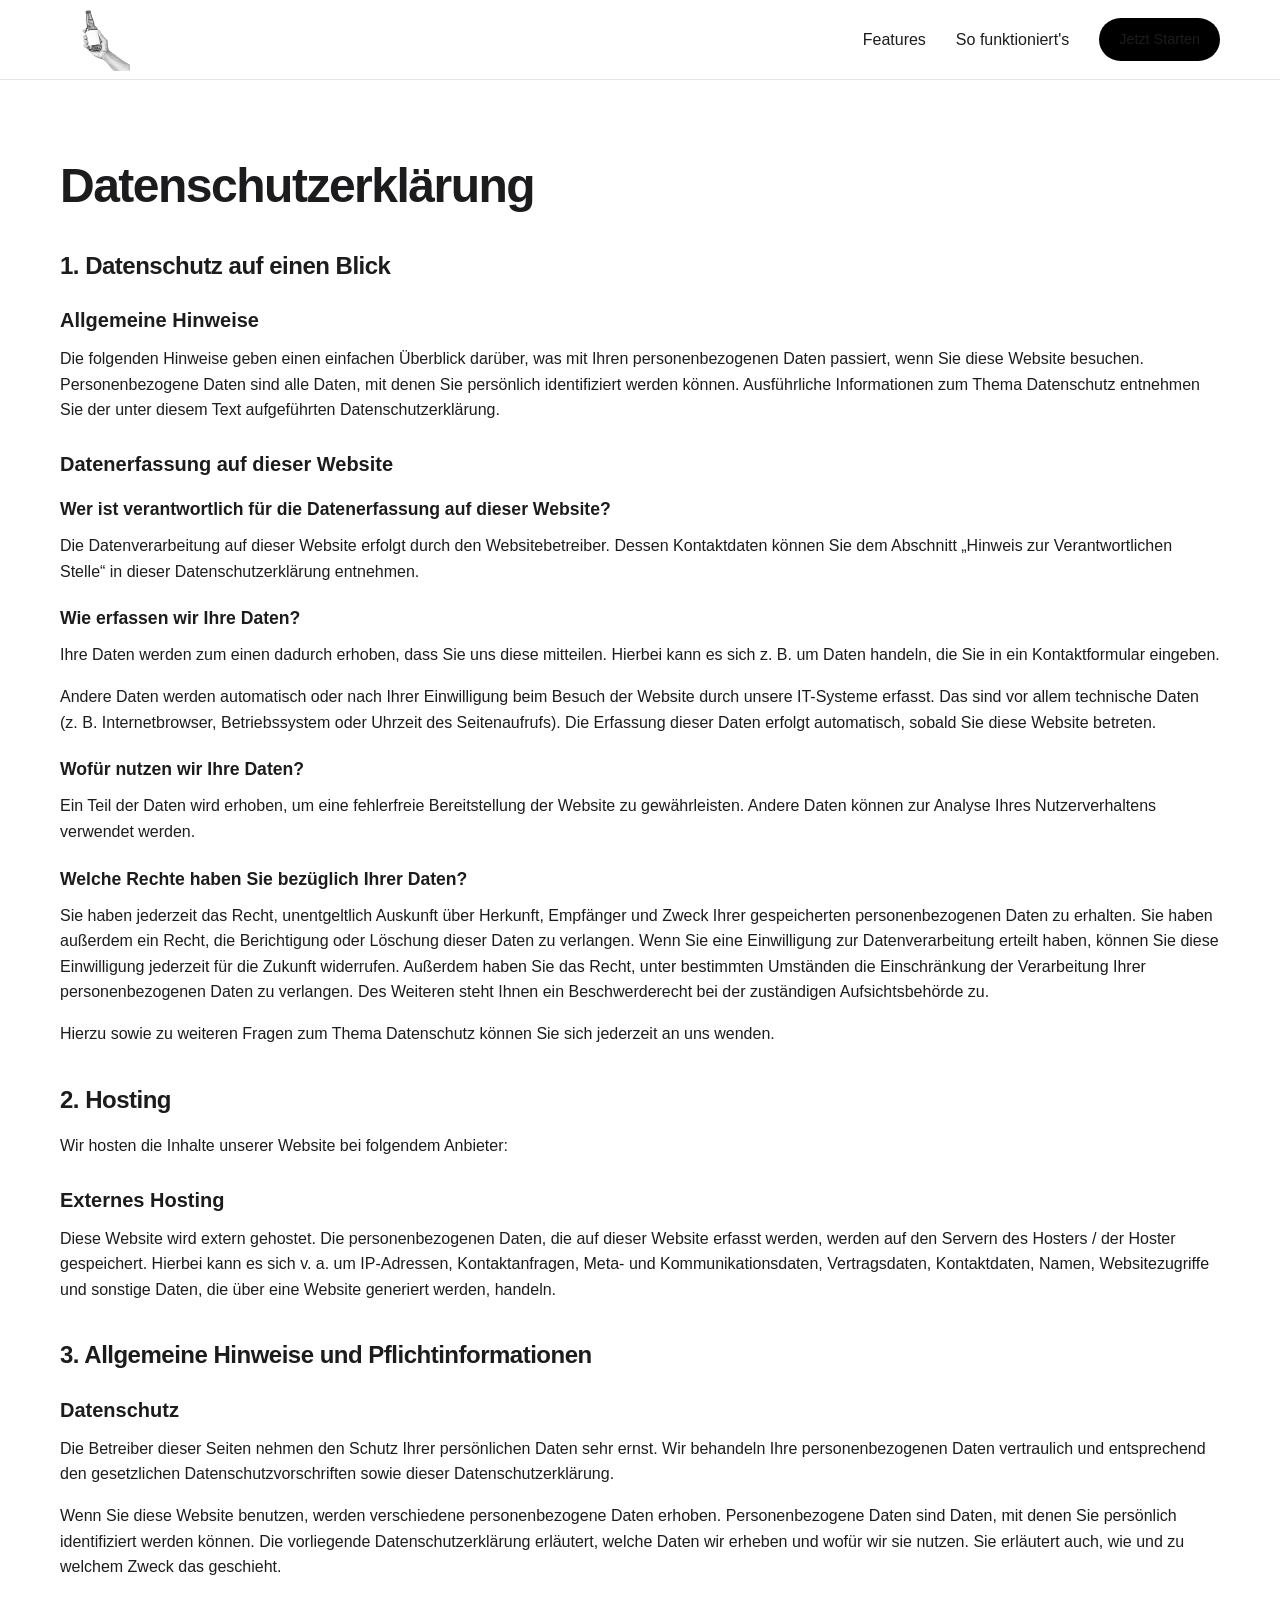
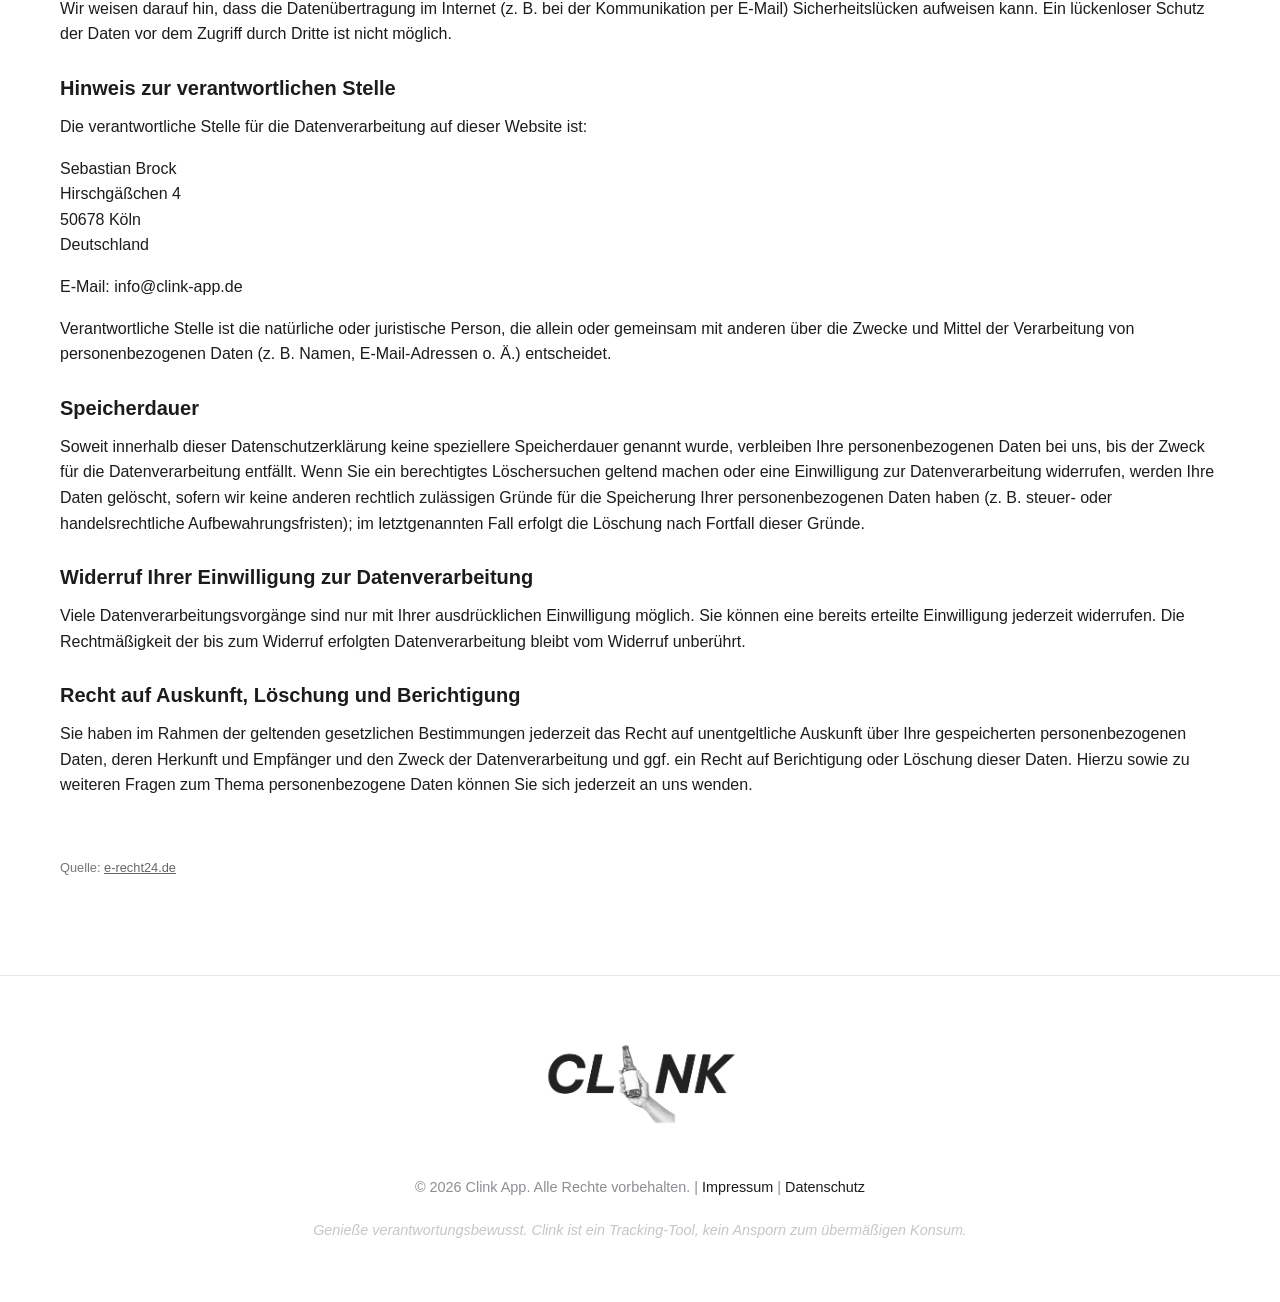
==== datenschutz.html @ 4c4c8bd3 "start website" ====
<!DOCTYPE html>
<html lang="de">
<head>
    <meta charset="UTF-8">
    <meta name="viewport" content="width=device-width, initial-scale=1.0">
    <title>Datenschutzerklärung | Clink App</title>
    <link rel="stylesheet" href="style.css">
</head>
<body>
    <header>
        <nav class="container">
            <div class="logo">
                <a href="index.html"><img src="assets/images/clink-logo.png" alt="Clink Logo"></a>
            </div>
            <ul class="nav-links">
                <li><a href="index.html#features">Features</a></li>
                <li><a href="index.html#how-it-works">So funktioniert's</a></li>
                <li><a href="index.html#download" class="btn btn-small">Jetzt Starten</a></li>
            </ul>
        </nav>
    </header>

    <main class="legal-page">
        <section class="container">
            <h1>Datenschutzerklärung</h1>
            
            <div class="legal-content">
                <h2>1. Datenschutz auf einen Blick</h2>
                <h3>Allgemeine Hinweise</h3>
                <p>Die folgenden Hinweise geben einen einfachen Überblick darüber, was mit Ihren personenbezogenen Daten passiert, wenn Sie diese Website besuchen. Personenbezogene Daten sind alle Daten, mit denen Sie persönlich identifiziert werden können. Ausführliche Informationen zum Thema Datenschutz entnehmen Sie der unter diesem Text aufgeführten Datenschutzerklärung.</p>

                <h3>Datenerfassung auf dieser Website</h3>
                <h4>Wer ist verantwortlich für die Datenerfassung auf dieser Website?</h4>
                <p>Die Datenverarbeitung auf dieser Website erfolgt durch den Websitebetreiber. Dessen Kontaktdaten können Sie dem Abschnitt „Hinweis zur Verantwortlichen Stelle“ in dieser Datenschutzerklärung entnehmen.</p>
                <h4>Wie erfassen wir Ihre Daten?</h4>
                <p>Ihre Daten werden zum einen dadurch erhoben, dass Sie uns diese mitteilen. Hierbei kann es sich z. B. um Daten handeln, die Sie in ein Kontaktformular eingeben.</p>
                <p>Andere Daten werden automatisch oder nach Ihrer Einwilligung beim Besuch der Website durch unsere IT-Systeme erfasst. Das sind vor allem technische Daten (z. B. Internetbrowser, Betriebssystem oder Uhrzeit des Seitenaufrufs). Die Erfassung dieser Daten erfolgt automatisch, sobald Sie diese Website betreten.</p>
                <h4>Wofür nutzen wir Ihre Daten?</h4>
                <p>Ein Teil der Daten wird erhoben, um eine fehlerfreie Bereitstellung der Website zu gewährleisten. Andere Daten können zur Analyse Ihres Nutzerverhaltens verwendet werden.</p>
                <h4>Welche Rechte haben Sie bezüglich Ihrer Daten?</h4>
                <p>Sie haben jederzeit das Recht, unentgeltlich Auskunft über Herkunft, Empfänger und Zweck Ihrer gespeicherten personenbezogenen Daten zu erhalten. Sie haben außerdem ein Recht, die Berichtigung oder Löschung dieser Daten zu verlangen. Wenn Sie eine Einwilligung zur Datenverarbeitung erteilt haben, können Sie diese Einwilligung jederzeit für die Zukunft widerrufen. Außerdem haben Sie das Recht, unter bestimmten Umständen die Einschränkung der Verarbeitung Ihrer personenbezogenen Daten zu verlangen. Des Weiteren steht Ihnen ein Beschwerderecht bei der zuständigen Aufsichtsbehörde zu.</p>
                <p>Hierzu sowie zu weiteren Fragen zum Thema Datenschutz können Sie sich jederzeit an uns wenden.</p>

                <h2>2. Hosting</h2>
                <p>Wir hosten die Inhalte unserer Website bei folgendem Anbieter:</p>
                <h3>Externes Hosting</h3>
                <p>Diese Website wird extern gehostet. Die personenbezogenen Daten, die auf dieser Website erfasst werden, werden auf den Servern des Hosters / der Hoster gespeichert. Hierbei kann es sich v. a. um IP-Adressen, Kontaktanfragen, Meta- und Kommunikationsdaten, Vertragsdaten, Kontaktdaten, Namen, Websitezugriffe und sonstige Daten, die über eine Website generiert werden, handeln.</p>

                <h2>3. Allgemeine Hinweise und Pflichtinformationen</h2>
                <h3>Datenschutz</h3>
                <p>Die Betreiber dieser Seiten nehmen den Schutz Ihrer persönlichen Daten sehr ernst. Wir behandeln Ihre personenbezogenen Daten vertraulich und entsprechend den gesetzlichen Datenschutzvorschriften sowie dieser Datenschutzerklärung.</p>
                <p>Wenn Sie diese Website benutzen, werden verschiedene personenbezogene Daten erhoben. Personenbezogene Daten sind Daten, mit denen Sie persönlich identifiziert werden können. Die vorliegende Datenschutzerklärung erläutert, welche Daten wir erheben und wofür wir sie nutzen. Sie erläutert auch, wie und zu welchem Zweck das geschieht.</p>
                <p>Wir weisen darauf hin, dass die Datenübertragung im Internet (z. B. bei der Kommunikation per E-Mail) Sicherheitslücken aufweisen kann. Ein lückenloser Schutz der Daten vor dem Zugriff durch Dritte ist nicht möglich.</p>

                <h3>Hinweis zur verantwortlichen Stelle</h3>
                <p>Die verantwortliche Stelle für die Datenverarbeitung auf dieser Website ist:</p>
                <p>
                    Sebastian Brock<br>
                    Hirschgäßchen 4<br>
                    50678 Köln<br>
                    Deutschland
                </p>
                <p>E-Mail: info@clink-app.de</p>
                <p>Verantwortliche Stelle ist die natürliche oder juristische Person, die allein oder gemeinsam mit anderen über die Zwecke und Mittel der Verarbeitung von personenbezogenen Daten (z. B. Namen, E-Mail-Adressen o. Ä.) entscheidet.</p>

                <h3>Speicherdauer</h3>
                <p>Soweit innerhalb dieser Datenschutzerklärung keine speziellere Speicherdauer genannt wurde, verbleiben Ihre personenbezogenen Daten bei uns, bis der Zweck für die Datenverarbeitung entfällt. Wenn Sie ein berechtigtes Löschersuchen geltend machen oder eine Einwilligung zur Datenverarbeitung widerrufen, werden Ihre Daten gelöscht, sofern wir keine anderen rechtlich zulässigen Gründe für die Speicherung Ihrer personenbezogenen Daten haben (z. B. steuer- oder handelsrechtliche Aufbewahrungsfristen); im letztgenannten Fall erfolgt die Löschung nach Fortfall dieser Gründe.</p>

                <h3>Widerruf Ihrer Einwilligung zur Datenverarbeitung</h3>
                <p>Viele Datenverarbeitungsvorgänge sind nur mit Ihrer ausdrücklichen Einwilligung möglich. Sie können eine bereits erteilte Einwilligung jederzeit widerrufen. Die Rechtmäßigkeit der bis zum Widerruf erfolgten Datenverarbeitung bleibt vom Widerruf unberührt.</p>

                <h3>Recht auf Auskunft, Löschung und Berichtigung</h3>
                <p>Sie haben im Rahmen der geltenden gesetzlichen Bestimmungen jederzeit das Recht auf unentgeltliche Auskunft über Ihre gespeicherten personenbezogenen Daten, deren Herkunft und Empfänger und den Zweck der Datenverarbeitung und ggf. ein Recht auf Berichtigung oder Löschung dieser Daten. Hierzu sowie zu weiteren Fragen zum Thema personenbezogene Daten können Sie sich jederzeit an uns wenden.</p>

                <p class="source-link">Quelle: <a href="https://www.e-recht24.de" target="_blank">e-recht24.de</a></p>
            </div>
        </section>
    </main>

    <footer>
        <div class="container footer-content">
            <div class="footer-logo">
                <img src="assets/images/clink-wide-logo.png" alt="Clink Logo">
            </div>
            <div class="footer-bottom">
                <p>&copy; 2026 Clink App. Alle Rechte vorbehalten. | <a href="impressum.html">Impressum</a> | <a href="datenschutz.html">Datenschutz</a></p>
                <p class="disclaimer">Genieße verantwortungsbewusst. Clink ist ein Tracking-Tool, kein Ansporn zum übermäßigen Konsum.</p>
            </div>
        </div>
    </footer>
</body>
</html>
---- style.css ----
@font-face {
    font-family: 'PoppinsSemiBoldItalic';
    src: url('assets/fonts/Poppins-SemiBoldItalic.ttf') format('truetype');
    font-weight: 600;
    font-style: italic;
}

:root {
    --primary-color: #000000;
    --secondary-color: #F2F2F7;
    --accent-color: #000000;
    --text-main: #1C1C1E;
    --text-muted: #8E8E93;
    --background: #FFFFFF;
    --border-color: #E5E5EA;
    --radius-l: 24px;
    --radius-m: 16px;
    --max-width: 1200px;
    --font-main: -apple-system, BlinkMacSystemFont, "Segoe UI", Roboto, Helvetica, Arial, sans-serif;
    --font-accent: 'PoppinsSemiBoldItalic', sans-serif;
}

* {
    margin: 0;
    padding: 0;
    box-sizing: border-box;
}

html {
    scroll-behavior: smooth;
}

body {
    font-family: var(--font-main);
    color: var(--text-main);
    background-color: var(--background);
    line-height: 1.6;
    -webkit-font-smoothing: antialiased;
}

.container {
    max-width: var(--max-width);
    margin: 0 auto;
    padding: 0 20px;
}

/* Typography */
h1,
h2,
h3 {
    line-height: 1.1;
}

.italic-brand {
    font-family: var(--font-accent);
    font-style: italic;
    font-weight: 600;
}

/* Header & Nav */
header {
    height: 80px;
    display: flex;
    align-items: center;
    position: sticky;
    top: 0;
    background: rgba(255, 255, 255, 0.8);
    backdrop-filter: blur(10px);
    z-index: 1000;
    border-bottom: 1px solid var(--border-color);
}

nav {
    width: 100%;
    display: flex;
    justify-content: space-between;
    align-items: center;
}

.logo img {
    width: 70px;
    height: 70px;
}

.footer-logo img {
    width: 200px;
    height: auto;
}

.brand-i {
    display: inline-block;
    width: 14px;
    height: 30px;
    background: url('assets/images/bottle-icon.svg') no-repeat center;
    background-size: contain;
    margin: 0 2px;
}

.nav-links {
    list-style: none;
    display: flex;
    gap: 30px;
    align-items: center;
}

.nav-links a {
    text-decoration: none;
    color: var(--text-main);
    font-weight: 500;
    transition: color 0.2s;
}

.nav-links a:hover {
    color: var(--text-muted);
}

/* Buttons */
.btn {
    display: inline-block;
    padding: 16px 32px;
    border-radius: 100px;
    text-decoration: none;
    font-weight: 600;
    transition: transform 0.2s, opacity 0.2s;
    cursor: pointer;
    border: none;
}

.btn:active {
    transform: scale(0.98);
}

.btn-primary {
    background-color: var(--primary-color);
    color: #fff;
}

.btn-secondary {
    background-color: var(--secondary-color);
    color: var(--text-main);
}

.btn-small {
    padding: 10px 20px;
    background-color: var(--primary-color);
    color: #fff;
    font-size: 0.9rem;
}

/* Hero Section */
.hero {
    padding: 100px 0;
    background: radial-gradient(circle at top right, #f8f8f8 0%, #ffffff 50%);
}

.hero-grid {
    display: grid;
    grid-template-columns: 1fr 1fr;
    gap: 60px;
    align-items: center;
}

.hero-content h1 {
    font-size: 4.5rem;
    margin-bottom: 24px;
    letter-spacing: -2px;
}

.hero-subtext {
    font-size: 1.25rem;
    color: var(--text-muted);
    margin-bottom: 40px;
    max-width: 500px;
}

.hero-cta {
    display: flex;
    gap: 16px;
}

.hero-visual {
    position: relative;
}

#hero-img {
    width: 100%;
    max-width: 550px;
    border-radius: var(--radius-l);
}

/* Features */
.features {
    padding: 100px 0;
    background-color: #fff;
}

.section-title {
    font-size: 2.5rem;
    text-align: center;
    margin-bottom: 60px;
    letter-spacing: -1px;
}

.features-grid {
    display: grid;
    grid-template-columns: repeat(3, 1fr);
    gap: 30px;
}

.feature-card {
    padding: 40px;
    background-color: var(--secondary-color);
    border-radius: var(--radius-l);
    transition: transform 0.3s;
}

.feature-card:hover {
    transform: translateY(-10px);
}

.feature-card .icon {
    font-size: 2.5rem;
    margin-bottom: 20px;
}

.feature-card h3 {
    font-size: 1.5rem;
    margin-bottom: 16px;
}

.feature-card p {
    color: var(--text-muted);
}

/* How It Works */
.how-it-works {
    padding: 100px 0;
    background-color: var(--secondary-color);
}

.steps {
    display: grid;
    grid-template-columns: repeat(3, 1fr);
    gap: 40px;
}

.step {
    position: relative;
}

.step-num {
    font-family: var(--font-accent);
    font-size: 4rem;
    opacity: 0.1;
    display: block;
    line-height: 1;
    margin-bottom: -20px;
}

.step h3 {
    font-size: 1.5rem;
    margin-bottom: 16px;
}

.step p {
    color: var(--text-muted);
}

/* CTA Download */
.cta-section {
    padding: 100px 0;
}

.cta-box {
    background-color: var(--primary-color);
    color: #fff;
    border-radius: var(--radius-l);
    padding: 80px 40px;
    text-align: center;
    display: flex;
    flex-direction: column;
    align-items: center;
}

.cta-box h2 {
    font-size: 3rem;
    margin-bottom: 20px;
}

.cta-box p {
    font-size: 1.2rem;
    opacity: 0.8;
    margin-bottom: 40px;
}

.qr-download {
    display: flex;
    flex-direction: column;
    align-items: center;
    gap: 16px;
}

.qr-code {
    background: #fff;
    padding: 15px;
    border-radius: var(--radius-m);
}

#qr-img {
    width: 150px;
    height: 150px;
}

.qr-small {
    font-size: 0.9rem;
    color: #fff !important;
    opacity: 0.6;
}

/* Footer */
footer {
    padding: 60px 0;
    border-top: 1px solid var(--border-color);
}

.footer-content {
    display: flex;
    flex-direction: column;
    align-items: center;
    gap: 40px;
}

.footer-clink {
    font-size: 2rem !important;
}

.footer-bottom {
    text-align: center;
    color: var(--text-muted);
    font-size: 0.9rem;
}

.footer-bottom a {
    color: var(--text-main);
    text-decoration: none;
}

.disclaimer {
    margin-top: 20px;
    font-style: italic;
    opacity: 0.5;
}

/* Legal Pages */
.legal-page {
    padding: 80px 0;
}

.legal-page h1 {
    font-size: 3rem;
    margin-bottom: 40px;
    letter-spacing: -1.5px;
}

.legal-content h2 {
    font-size: 1.5rem;
    margin: 40px 0 20px;
    letter-spacing: -0.5px;
}

.legal-content h3 {
    font-size: 1.25rem;
    margin: 30px 0 15px;
}

.legal-content h4 {
    font-size: 1.1rem;
    margin: 20px 0 10px;
}

.legal-content p {
    margin-bottom: 16px;
    color: var(--text-main);
}

.legal-content a {
    color: var(--primary-color);
    text-decoration: underline;
}

.source-link {
    margin-top: 60px;
    font-size: 0.8rem;
    opacity: 0.6;
}

/* Mobile Responsive */
@media (max-width: 900px) {
    .hero-grid {
        grid-template-columns: 1fr;
        text-align: center;
    }

    .hero-content h1 {
        font-size: 3rem;
    }

    .hero-cta {
        justify-content: center;
    }

    .features-grid,
    .steps {
        grid-template-columns: 1fr;
    }

    .hero-subtext {
        margin: 0 auto 40px;
    }

    .legal-page h1 {
        font-size: 2.5rem;
    }
}
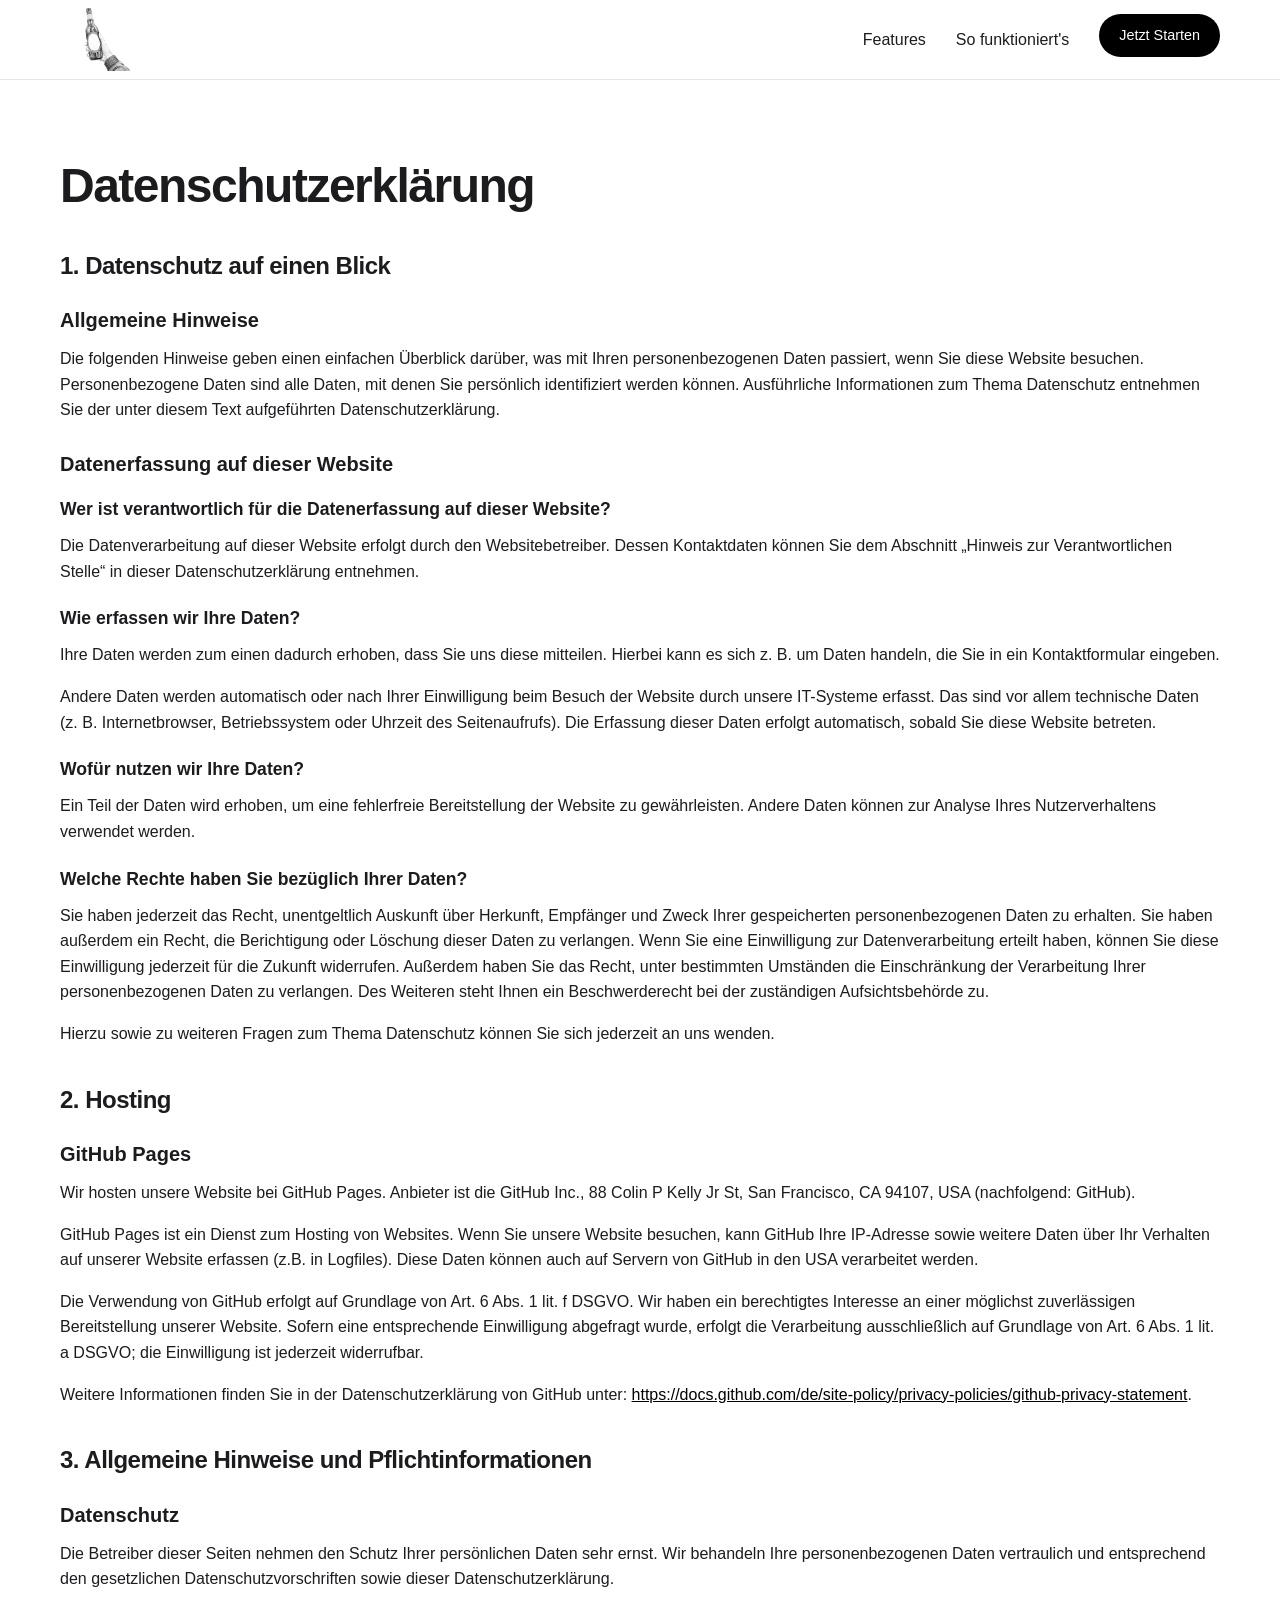
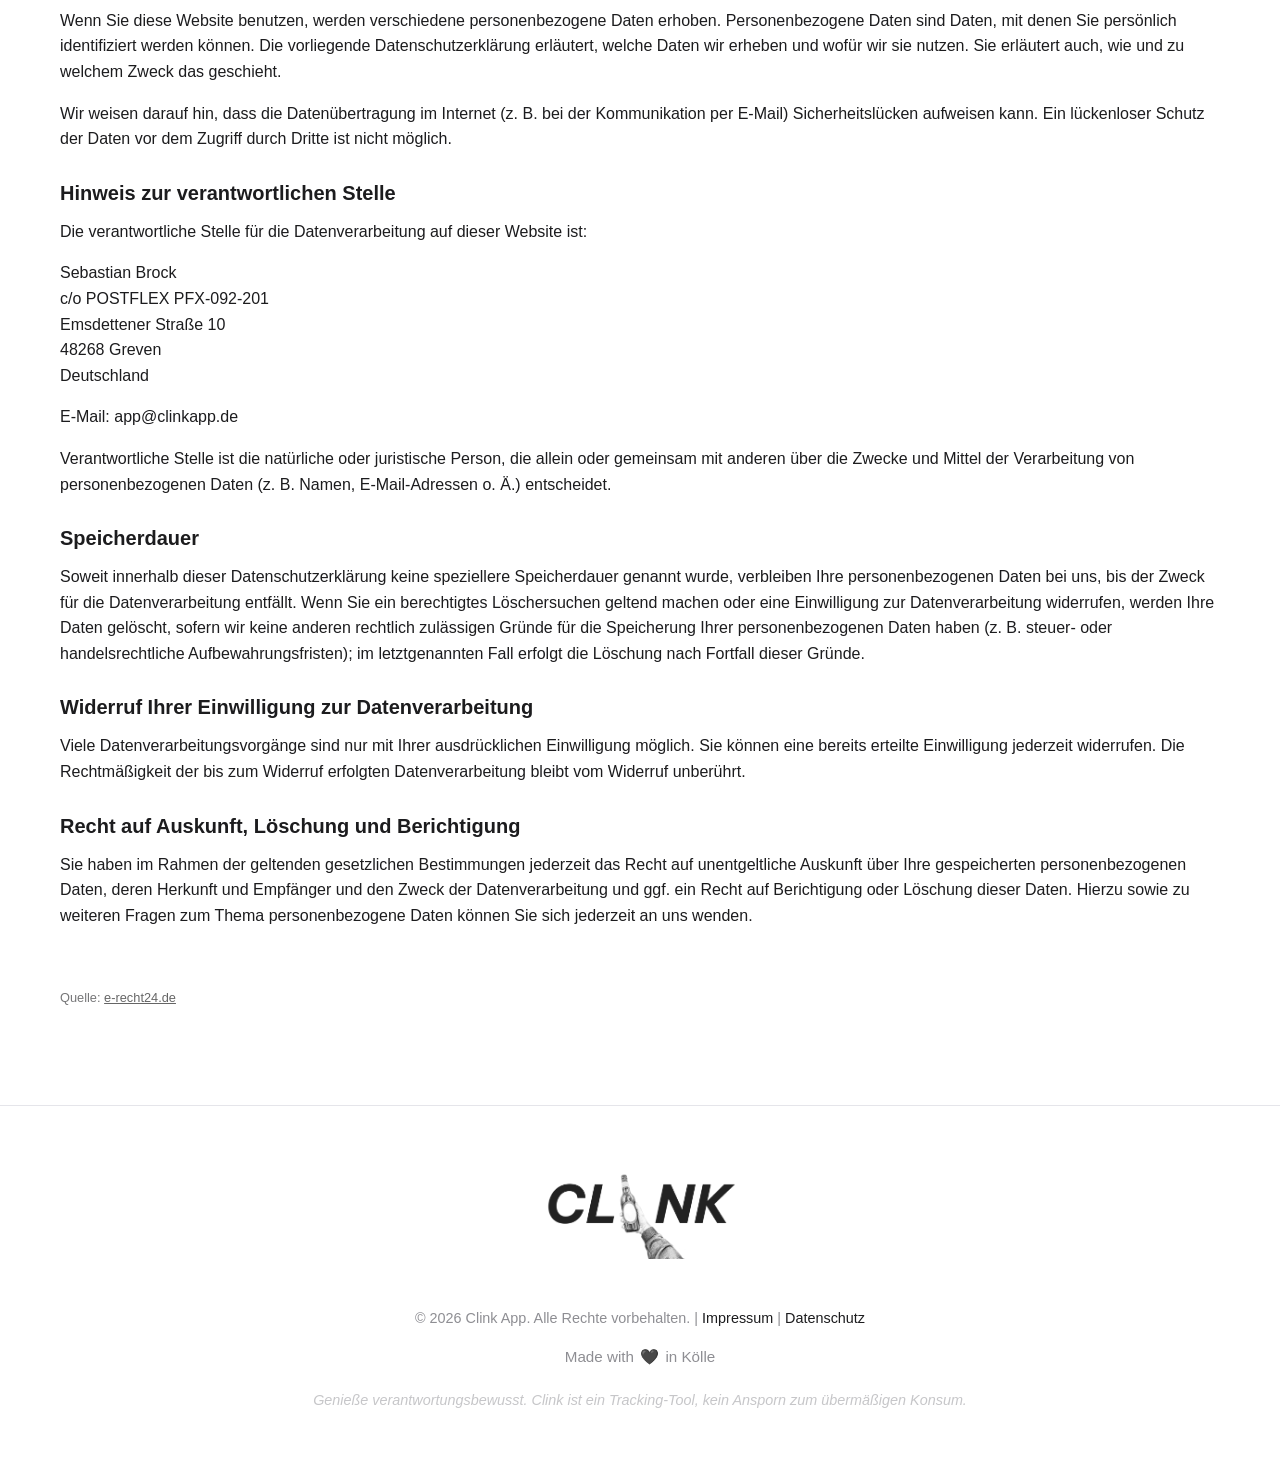
==== commit 4d1dd429: "start website change qr code to button  Create CNAME  improve CTA buttons  optimize for mobile viewp" ====
--- a/datenschutz.html
+++ b/datenschutz.html
@@ -1,11 +1,13 @@
 <!DOCTYPE html>
 <html lang="de">
+
 <head>
     <meta charset="UTF-8">
     <meta name="viewport" content="width=device-width, initial-scale=1.0">
     <title>Datenschutzerklärung | Clink App</title>
     <link rel="stylesheet" href="style.css">
 </head>
+
 <body>
     <header>
         <nav class="container">
@@ -23,54 +25,102 @@
     <main class="legal-page">
         <section class="container">
             <h1>Datenschutzerklärung</h1>
-            
+
             <div class="legal-content">
                 <h2>1. Datenschutz auf einen Blick</h2>
                 <h3>Allgemeine Hinweise</h3>
-                <p>Die folgenden Hinweise geben einen einfachen Überblick darüber, was mit Ihren personenbezogenen Daten passiert, wenn Sie diese Website besuchen. Personenbezogene Daten sind alle Daten, mit denen Sie persönlich identifiziert werden können. Ausführliche Informationen zum Thema Datenschutz entnehmen Sie der unter diesem Text aufgeführten Datenschutzerklärung.</p>
+                <p>Die folgenden Hinweise geben einen einfachen Überblick darüber, was mit Ihren personenbezogenen Daten
+                    passiert, wenn Sie diese Website besuchen. Personenbezogene Daten sind alle Daten, mit denen Sie
+                    persönlich identifiziert werden können. Ausführliche Informationen zum Thema Datenschutz entnehmen
+                    Sie der unter diesem Text aufgeführten Datenschutzerklärung.</p>
 
                 <h3>Datenerfassung auf dieser Website</h3>
                 <h4>Wer ist verantwortlich für die Datenerfassung auf dieser Website?</h4>
-                <p>Die Datenverarbeitung auf dieser Website erfolgt durch den Websitebetreiber. Dessen Kontaktdaten können Sie dem Abschnitt „Hinweis zur Verantwortlichen Stelle“ in dieser Datenschutzerklärung entnehmen.</p>
+                <p>Die Datenverarbeitung auf dieser Website erfolgt durch den Websitebetreiber. Dessen Kontaktdaten
+                    können Sie dem Abschnitt „Hinweis zur Verantwortlichen Stelle“ in dieser Datenschutzerklärung
+                    entnehmen.</p>
                 <h4>Wie erfassen wir Ihre Daten?</h4>
-                <p>Ihre Daten werden zum einen dadurch erhoben, dass Sie uns diese mitteilen. Hierbei kann es sich z. B. um Daten handeln, die Sie in ein Kontaktformular eingeben.</p>
-                <p>Andere Daten werden automatisch oder nach Ihrer Einwilligung beim Besuch der Website durch unsere IT-Systeme erfasst. Das sind vor allem technische Daten (z. B. Internetbrowser, Betriebssystem oder Uhrzeit des Seitenaufrufs). Die Erfassung dieser Daten erfolgt automatisch, sobald Sie diese Website betreten.</p>
+                <p>Ihre Daten werden zum einen dadurch erhoben, dass Sie uns diese mitteilen. Hierbei kann es sich z. B.
+                    um Daten handeln, die Sie in ein Kontaktformular eingeben.</p>
+                <p>Andere Daten werden automatisch oder nach Ihrer Einwilligung beim Besuch der Website durch unsere
+                    IT-Systeme erfasst. Das sind vor allem technische Daten (z. B. Internetbrowser, Betriebssystem oder
+                    Uhrzeit des Seitenaufrufs). Die Erfassung dieser Daten erfolgt automatisch, sobald Sie diese Website
+                    betreten.</p>
                 <h4>Wofür nutzen wir Ihre Daten?</h4>
-                <p>Ein Teil der Daten wird erhoben, um eine fehlerfreie Bereitstellung der Website zu gewährleisten. Andere Daten können zur Analyse Ihres Nutzerverhaltens verwendet werden.</p>
+                <p>Ein Teil der Daten wird erhoben, um eine fehlerfreie Bereitstellung der Website zu gewährleisten.
+                    Andere Daten können zur Analyse Ihres Nutzerverhaltens verwendet werden.</p>
                 <h4>Welche Rechte haben Sie bezüglich Ihrer Daten?</h4>
-                <p>Sie haben jederzeit das Recht, unentgeltlich Auskunft über Herkunft, Empfänger und Zweck Ihrer gespeicherten personenbezogenen Daten zu erhalten. Sie haben außerdem ein Recht, die Berichtigung oder Löschung dieser Daten zu verlangen. Wenn Sie eine Einwilligung zur Datenverarbeitung erteilt haben, können Sie diese Einwilligung jederzeit für die Zukunft widerrufen. Außerdem haben Sie das Recht, unter bestimmten Umständen die Einschränkung der Verarbeitung Ihrer personenbezogenen Daten zu verlangen. Des Weiteren steht Ihnen ein Beschwerderecht bei der zuständigen Aufsichtsbehörde zu.</p>
+                <p>Sie haben jederzeit das Recht, unentgeltlich Auskunft über Herkunft, Empfänger und Zweck Ihrer
+                    gespeicherten personenbezogenen Daten zu erhalten. Sie haben außerdem ein Recht, die Berichtigung
+                    oder Löschung dieser Daten zu verlangen. Wenn Sie eine Einwilligung zur Datenverarbeitung erteilt
+                    haben, können Sie diese Einwilligung jederzeit für die Zukunft widerrufen. Außerdem haben Sie das
+                    Recht, unter bestimmten Umständen die Einschränkung der Verarbeitung Ihrer personenbezogenen Daten
+                    zu verlangen. Des Weiteren steht Ihnen ein Beschwerderecht bei der zuständigen Aufsichtsbehörde zu.
+                </p>
                 <p>Hierzu sowie zu weiteren Fragen zum Thema Datenschutz können Sie sich jederzeit an uns wenden.</p>
 
                 <h2>2. Hosting</h2>
-                <p>Wir hosten die Inhalte unserer Website bei folgendem Anbieter:</p>
-                <h3>Externes Hosting</h3>
-                <p>Diese Website wird extern gehostet. Die personenbezogenen Daten, die auf dieser Website erfasst werden, werden auf den Servern des Hosters / der Hoster gespeichert. Hierbei kann es sich v. a. um IP-Adressen, Kontaktanfragen, Meta- und Kommunikationsdaten, Vertragsdaten, Kontaktdaten, Namen, Websitezugriffe und sonstige Daten, die über eine Website generiert werden, handeln.</p>
+                <h3>GitHub Pages</h3>
+                <p>Wir hosten unsere Website bei GitHub Pages. Anbieter ist die GitHub Inc., 88 Colin P Kelly Jr St, San
+                    Francisco, CA 94107, USA (nachfolgend: GitHub).</p>
+                <p>GitHub Pages ist ein Dienst zum Hosting von Websites. Wenn Sie unsere Website besuchen, kann GitHub
+                    Ihre IP-Adresse sowie weitere Daten über Ihr Verhalten auf unserer Website erfassen (z.B. in
+                    Logfiles). Diese Daten können auch auf Servern von GitHub in den USA verarbeitet werden.</p>
+                <p>Die Verwendung von GitHub erfolgt auf Grundlage von Art. 6 Abs. 1 lit. f DSGVO. Wir haben ein
+                    berechtigtes Interesse an einer möglichst zuverlässigen Bereitstellung unserer Website. Sofern eine
+                    entsprechende Einwilligung abgefragt wurde, erfolgt die Verarbeitung ausschließlich auf Grundlage
+                    von Art. 6 Abs. 1 lit. a DSGVO; die Einwilligung ist jederzeit widerrufbar.</p>
+                <p>Weitere Informationen finden Sie in der Datenschutzerklärung von GitHub unter: <a
+                        href="https://docs.github.com/de/site-policy/privacy-policies/github-privacy-statement"
+                        target="_blank"
+                        rel="noopener noreferrer">https://docs.github.com/de/site-policy/privacy-policies/github-privacy-statement</a>.
+                </p>
 
                 <h2>3. Allgemeine Hinweise und Pflichtinformationen</h2>
                 <h3>Datenschutz</h3>
-                <p>Die Betreiber dieser Seiten nehmen den Schutz Ihrer persönlichen Daten sehr ernst. Wir behandeln Ihre personenbezogenen Daten vertraulich und entsprechend den gesetzlichen Datenschutzvorschriften sowie dieser Datenschutzerklärung.</p>
-                <p>Wenn Sie diese Website benutzen, werden verschiedene personenbezogene Daten erhoben. Personenbezogene Daten sind Daten, mit denen Sie persönlich identifiziert werden können. Die vorliegende Datenschutzerklärung erläutert, welche Daten wir erheben und wofür wir sie nutzen. Sie erläutert auch, wie und zu welchem Zweck das geschieht.</p>
-                <p>Wir weisen darauf hin, dass die Datenübertragung im Internet (z. B. bei der Kommunikation per E-Mail) Sicherheitslücken aufweisen kann. Ein lückenloser Schutz der Daten vor dem Zugriff durch Dritte ist nicht möglich.</p>
+                <p>Die Betreiber dieser Seiten nehmen den Schutz Ihrer persönlichen Daten sehr ernst. Wir behandeln Ihre
+                    personenbezogenen Daten vertraulich und entsprechend den gesetzlichen Datenschutzvorschriften sowie
+                    dieser Datenschutzerklärung.</p>
+                <p>Wenn Sie diese Website benutzen, werden verschiedene personenbezogene Daten erhoben. Personenbezogene
+                    Daten sind Daten, mit denen Sie persönlich identifiziert werden können. Die vorliegende
+                    Datenschutzerklärung erläutert, welche Daten wir erheben und wofür wir sie nutzen. Sie erläutert
+                    auch, wie und zu welchem Zweck das geschieht.</p>
+                <p>Wir weisen darauf hin, dass die Datenübertragung im Internet (z. B. bei der Kommunikation per E-Mail)
+                    Sicherheitslücken aufweisen kann. Ein lückenloser Schutz der Daten vor dem Zugriff durch Dritte ist
+                    nicht möglich.</p>
 
                 <h3>Hinweis zur verantwortlichen Stelle</h3>
                 <p>Die verantwortliche Stelle für die Datenverarbeitung auf dieser Website ist:</p>
                 <p>
                     Sebastian Brock<br>
-                    Hirschgäßchen 4<br>
-                    50678 Köln<br>
+                    c/o POSTFLEX PFX-092-201<br>
+                    Emsdettener Straße 10<br>
+                    48268 Greven<br>
                     Deutschland
                 </p>
-                <p>E-Mail: info@clink-app.de</p>
-                <p>Verantwortliche Stelle ist die natürliche oder juristische Person, die allein oder gemeinsam mit anderen über die Zwecke und Mittel der Verarbeitung von personenbezogenen Daten (z. B. Namen, E-Mail-Adressen o. Ä.) entscheidet.</p>
+                <p>E-Mail: app@clinkapp.de</p>
+                <p>Verantwortliche Stelle ist die natürliche oder juristische Person, die allein oder gemeinsam mit
+                    anderen über die Zwecke und Mittel der Verarbeitung von personenbezogenen Daten (z. B. Namen,
+                    E-Mail-Adressen o. Ä.) entscheidet.</p>
 
                 <h3>Speicherdauer</h3>
-                <p>Soweit innerhalb dieser Datenschutzerklärung keine speziellere Speicherdauer genannt wurde, verbleiben Ihre personenbezogenen Daten bei uns, bis der Zweck für die Datenverarbeitung entfällt. Wenn Sie ein berechtigtes Löschersuchen geltend machen oder eine Einwilligung zur Datenverarbeitung widerrufen, werden Ihre Daten gelöscht, sofern wir keine anderen rechtlich zulässigen Gründe für die Speicherung Ihrer personenbezogenen Daten haben (z. B. steuer- oder handelsrechtliche Aufbewahrungsfristen); im letztgenannten Fall erfolgt die Löschung nach Fortfall dieser Gründe.</p>
+                <p>Soweit innerhalb dieser Datenschutzerklärung keine speziellere Speicherdauer genannt wurde,
+                    verbleiben Ihre personenbezogenen Daten bei uns, bis der Zweck für die Datenverarbeitung entfällt.
+                    Wenn Sie ein berechtigtes Löschersuchen geltend machen oder eine Einwilligung zur Datenverarbeitung
+                    widerrufen, werden Ihre Daten gelöscht, sofern wir keine anderen rechtlich zulässigen Gründe für die
+                    Speicherung Ihrer personenbezogenen Daten haben (z. B. steuer- oder handelsrechtliche
+                    Aufbewahrungsfristen); im letztgenannten Fall erfolgt die Löschung nach Fortfall dieser Gründe.</p>
 
                 <h3>Widerruf Ihrer Einwilligung zur Datenverarbeitung</h3>
-                <p>Viele Datenverarbeitungsvorgänge sind nur mit Ihrer ausdrücklichen Einwilligung möglich. Sie können eine bereits erteilte Einwilligung jederzeit widerrufen. Die Rechtmäßigkeit der bis zum Widerruf erfolgten Datenverarbeitung bleibt vom Widerruf unberührt.</p>
+                <p>Viele Datenverarbeitungsvorgänge sind nur mit Ihrer ausdrücklichen Einwilligung möglich. Sie können
+                    eine bereits erteilte Einwilligung jederzeit widerrufen. Die Rechtmäßigkeit der bis zum Widerruf
+                    erfolgten Datenverarbeitung bleibt vom Widerruf unberührt.</p>
 
                 <h3>Recht auf Auskunft, Löschung und Berichtigung</h3>
-                <p>Sie haben im Rahmen der geltenden gesetzlichen Bestimmungen jederzeit das Recht auf unentgeltliche Auskunft über Ihre gespeicherten personenbezogenen Daten, deren Herkunft und Empfänger und den Zweck der Datenverarbeitung und ggf. ein Recht auf Berichtigung oder Löschung dieser Daten. Hierzu sowie zu weiteren Fragen zum Thema personenbezogene Daten können Sie sich jederzeit an uns wenden.</p>
+                <p>Sie haben im Rahmen der geltenden gesetzlichen Bestimmungen jederzeit das Recht auf unentgeltliche
+                    Auskunft über Ihre gespeicherten personenbezogenen Daten, deren Herkunft und Empfänger und den Zweck
+                    der Datenverarbeitung und ggf. ein Recht auf Berichtigung oder Löschung dieser Daten. Hierzu sowie
+                    zu weiteren Fragen zum Thema personenbezogene Daten können Sie sich jederzeit an uns wenden.</p>
 
                 <p class="source-link">Quelle: <a href="https://www.e-recht24.de" target="_blank">e-recht24.de</a></p>
             </div>
@@ -83,10 +133,14 @@
                 <img src="assets/images/clink-wide-logo.png" alt="Clink Logo">
             </div>
             <div class="footer-bottom">
-                <p>&copy; 2026 Clink App. Alle Rechte vorbehalten. | <a href="impressum.html">Impressum</a> | <a href="datenschutz.html">Datenschutz</a></p>
-                <p class="disclaimer">Genieße verantwortungsbewusst. Clink ist ein Tracking-Tool, kein Ansporn zum übermäßigen Konsum.</p>
+                <p>&copy; 2026 Clink App. Alle Rechte vorbehalten. | <a href="impressum.html">Impressum</a> | <a
+                        href="datenschutz.html">Datenschutz</a></p>
+                <p class="made-in">Made with <span class="heart">❤️</span> in Kölle</p>
+                <p class="disclaimer">Genieße verantwortungsbewusst. Clink ist ein Tracking-Tool, kein Ansporn zum
+                    übermäßigen Konsum.</p>
             </div>
         </div>
     </footer>
 </body>
+
 </html>
--- a/style.css
+++ b/style.css
@@ -28,6 +28,7 @@
 
 html {
     scroll-behavior: smooth;
+    overflow-x: hidden;
 }
 
 body {
@@ -36,6 +37,44 @@
     background-color: var(--background);
     line-height: 1.6;
     -webkit-font-smoothing: antialiased;
+    overflow-x: hidden;
+    position: relative;
+}
+
+.frosted {
+    background: rgba(255, 255, 255, 0.1) !important;
+    backdrop-filter: blur(10px) !important;
+    -webkit-backdrop-filter: blur(10px) !important;
+    border: 1px solid #E5E5EA !important;
+    box-shadow: 0 4px 12px rgba(0, 0, 0, 0.1) !important;
+    /* Fix: Verhindert Flackern/Springen nach Animation */
+    -webkit-backface-visibility: hidden;
+    backface-visibility: hidden;
+    transform: translateZ(0);
+}
+
+.frosted.inverted {
+    background: rgba(0, 0, 0, 0.8) !important;
+    border-color: #38383a !important;
+    backdrop-filter: none !important;
+    mix-blend-mode: overlay !important;
+}
+
+/* Parallax Background */
+.parallax-bg {
+    position: fixed;
+    top: 0;
+    left: 0;
+    width: 100%;
+    height: 120vh;
+    background-image: url('assets/images/clink-bg.png');
+    background-size: cover;
+    background-position: center;
+    background-repeat: no-repeat;
+    background-attachment: fixed;
+    z-index: -1;
+    will-change: transform;
+    opacity: 1;
 }
 
 .container {
@@ -64,10 +103,11 @@
     align-items: center;
     position: sticky;
     top: 0;
-    background: rgba(255, 255, 255, 0.8);
-    backdrop-filter: blur(10px);
+    background: rgba(255, 255, 255, 0.75);
+    backdrop-filter: blur(15px);
     z-index: 1000;
     border-bottom: 1px solid var(--border-color);
+    position: relative;
 }
 
 nav {
@@ -114,6 +154,37 @@
     color: var(--text-muted);
 }
 
+.mobile-menu-toggle {
+    display: none;
+    flex-direction: column;
+    gap: 6px;
+    background: none;
+    border: none;
+    cursor: pointer;
+    padding: 10px;
+    z-index: 1001;
+}
+
+.mobile-menu-toggle span {
+    display: block;
+    width: 25px;
+    height: 2px;
+    background-color: var(--text-main);
+    transition: 0.3s;
+}
+
+.mobile-menu-toggle.active span:nth-child(1) {
+    transform: translateY(8px) rotate(45deg);
+}
+
+.mobile-menu-toggle.active span:nth-child(2) {
+    opacity: 0;
+}
+
+.mobile-menu-toggle.active span:nth-child(3) {
+    transform: translateY(-8px) rotate(-45deg);
+}
+
 /* Buttons */
 .btn {
     display: inline-block;
@@ -121,9 +192,28 @@
     border-radius: 100px;
     text-decoration: none;
     font-weight: 600;
-    transition: transform 0.2s, opacity 0.2s;
+    transition: transform 0.2s, color 0.3s;
     cursor: pointer;
     border: none;
+    position: relative;
+    overflow: hidden;
+    z-index: 1;
+}
+
+.btn::before {
+    content: '';
+    position: absolute;
+    top: 0;
+    left: -150%;
+    width: 120%;
+    height: 120%;
+    transform: skewX(-20deg);
+    transition: left 0.5s cubic-bezier(0.19, 1, 0.22, 1);
+    z-index: -1;
+}
+
+.btn:hover::before {
+    left: -5%;
 }
 
 .btn:active {
@@ -135,22 +225,36 @@
     color: #fff;
 }
 
+.btn-primary::before,
+.btn-secondary::before {
+    background-color: #333333;
+}
+
 .btn-secondary {
-    background-color: var(--secondary-color);
+    background-color: #efefef;
     color: var(--text-main);
+}
+
+.btn-secondary:hover {
+    color: #ffffff;
 }
 
 .btn-small {
     padding: 10px 20px;
     background-color: var(--primary-color);
-    color: #fff;
+    color: #fff !important;
     font-size: 0.9rem;
+}
+
+.btn-small::before {
+    background-color: #333333;
 }
 
 /* Hero Section */
 .hero {
     padding: 100px 0;
-    background: radial-gradient(circle at top right, #f8f8f8 0%, #ffffff 50%);
+    position: relative;
+    z-index: 1;
 }
 
 .hero-grid {
@@ -191,7 +295,8 @@
 /* Features */
 .features {
     padding: 100px 0;
-    background-color: #fff;
+    position: relative;
+    z-index: 1;
 }
 
 .section-title {
@@ -209,9 +314,10 @@
 
 .feature-card {
     padding: 40px;
-    background-color: var(--secondary-color);
+    background-color: rgba(242, 242, 247, 0.85);
     border-radius: var(--radius-l);
     transition: transform 0.3s;
+    backdrop-filter: blur(10px);
 }
 
 .feature-card:hover {
@@ -232,10 +338,80 @@
     color: var(--text-muted);
 }
 
+/* Mockups Section */
+.mockups-section {
+    padding: 100px 0;
+    overflow: hidden;
+    position: relative;
+    z-index: 1;
+}
+
+.mockup-row {
+    display: flex;
+    align-items: center;
+    justify-content: space-between;
+    margin-bottom: 120px;
+    gap: 60px;
+}
+
+.mockup-row:last-child {
+    margin-bottom: 0;
+}
+
+.mockup-row.reverse {
+    flex-direction: row-reverse;
+}
+
+.mockup-text {
+    flex: 1;
+    max-width: 450px;
+    padding: 24px;
+    border-radius: 12px;
+}
+
+.mockup-text h2 {
+    font-size: 3rem;
+    margin-bottom: 24px;
+    letter-spacing: -1px;
+}
+
+.mockup-text p {
+    font-size: 1.25rem;
+    color: var(--text-muted);
+    line-height: 1.5;
+}
+
+.mockup-image {
+    flex: 1;
+    display: flex;
+    justify-content: center;
+    perspective: 1000px;
+}
+
+.mockup-image img {
+    width: 100%;
+    max-width: 600px;
+    max-height: 600px;
+    object-fit: contain;
+    border-radius: 40px;
+    transition: transform 0.6s cubic-bezier(0.19, 1, 0.22, 1);
+}
+
+/*
+.mockup-row:hover .mockup-image img {
+    transform: rotateY(-5deg) translateY(-20px);
+}
+
+.mockup-row.reverse:hover .mockup-image img {
+    transform: rotateY(5deg) translateY(-20px);
+}
+*/
+
 /* How It Works */
 .how-it-works {
     padding: 100px 0;
-    background-color: var(--secondary-color);
+    position: relative;
+    z-index: 1;
 }
 
 .steps {
@@ -269,10 +445,12 @@
 /* CTA Download */
 .cta-section {
     padding: 100px 0;
+    position: relative;
+    z-index: 1;
 }
 
 .cta-box {
-    background-color: var(--primary-color);
+    background-color: rgba(0, 0, 0, 0.9);
     color: #fff;
     border-radius: var(--radius-l);
     padding: 80px 40px;
@@ -280,11 +458,13 @@
     display: flex;
     flex-direction: column;
     align-items: center;
+    backdrop-filter: blur(15px);
 }
 
 .cta-box h2 {
-    font-size: 3rem;
+    font-size: 4rem;
     margin-bottom: 20px;
+    transform: rotate(-2deg);
 }
 
 .cta-box p {
@@ -293,34 +473,14 @@
     margin-bottom: 40px;
 }
 
-.qr-download {
-    display: flex;
-    flex-direction: column;
-    align-items: center;
-    gap: 16px;
-}
-
-.qr-code {
-    background: #fff;
-    padding: 15px;
-    border-radius: var(--radius-m);
-}
-
-#qr-img {
-    width: 150px;
-    height: 150px;
-}
-
-.qr-small {
-    font-size: 0.9rem;
-    color: #fff !important;
-    opacity: 0.6;
-}
-
 /* Footer */
 footer {
     padding: 60px 0;
     border-top: 1px solid var(--border-color);
+    background-color: rgba(255, 255, 255, 0.8);
+    position: relative;
+    z-index: 1;
+    backdrop-filter: blur(10px);
 }
 
 .footer-content {
@@ -351,6 +511,18 @@
     opacity: 0.5;
 }
 
+.made-in {
+    margin-top: 15px;
+    font-size: 0.95rem;
+    font-weight: 500;
+}
+
+.heart {
+    display: inline-block;
+    filter: grayscale(1) brightness(0.7);
+    margin: 0 2px;
+}
+
 /* Legal Pages */
 .legal-page {
     padding: 80px 0;
@@ -396,17 +568,67 @@
 
 /* Mobile Responsive */
 @media (max-width: 900px) {
+
+    /* Parallax adjustments for mobile */
+    .parallax-bg {
+        background-attachment: scroll;
+        height: 100vh;
+        opacity: 1;
+    }
+
+    header {
+        height: 70px;
+        background: rgba(255, 255, 255, 0.95);
+    }
+
+    .mobile-menu-toggle {
+        display: flex;
+    }
+
+    .nav-links {
+        position: fixed;
+        top: 0;
+        right: -100%;
+        width: 80%;
+        max-width: 300px;
+        height: 100vh;
+        background: #fff;
+        flex-direction: column;
+        justify-content: center;
+        padding: 40px;
+        box-shadow: -10px 0 30px rgba(0, 0, 0, 0.05);
+        transition: 0.4s cubic-bezier(0.19, 1, 0.22, 1);
+        z-index: 1000;
+        gap: 40px;
+    }
+
+    .nav-links.active {
+        right: 0;
+    }
+
+    .hero {
+        padding: 60px 0;
+    }
+
     .hero-grid {
         grid-template-columns: 1fr;
         text-align: center;
+        gap: 40px;
     }
 
     .hero-content h1 {
-        font-size: 3rem;
+        font-size: 2.8rem;
+        word-break: break-word;
     }
 
     .hero-cta {
         justify-content: center;
+        flex-direction: column;
+        width: 100%;
+    }
+
+    .hero-cta .btn {
+        width: 100%;
     }
 
     .features-grid,
@@ -414,11 +636,44 @@
         grid-template-columns: 1fr;
     }
 
+    .mockup-row,
+    .mockup-row.reverse {
+        flex-direction: column-reverse;
+        gap: 40px;
+        margin-bottom: 80px;
+        text-align: center;
+    }
+
+    .mockup-text {
+        max-width: 100%;
+    }
+
+    .mockup-text h2 {
+        font-size: 2.2rem;
+    }
+
+    .mockup-image img {
+        max-width: 300px;
+    }
+
+    .feature-card {
+        padding: 30px 20px;
+    }
+
     .hero-subtext {
-        margin: 0 auto 40px;
+        margin: 0 auto 32px;
+        font-size: 1.1rem;
+    }
+
+    .cta-box {
+        padding: 60px 20px;
+    }
+
+    .cta-box h2 {
+        font-size: 2rem;
     }
 
     .legal-page h1 {
-        font-size: 2.5rem;
+        font-size: 2.2rem;
     }
 }
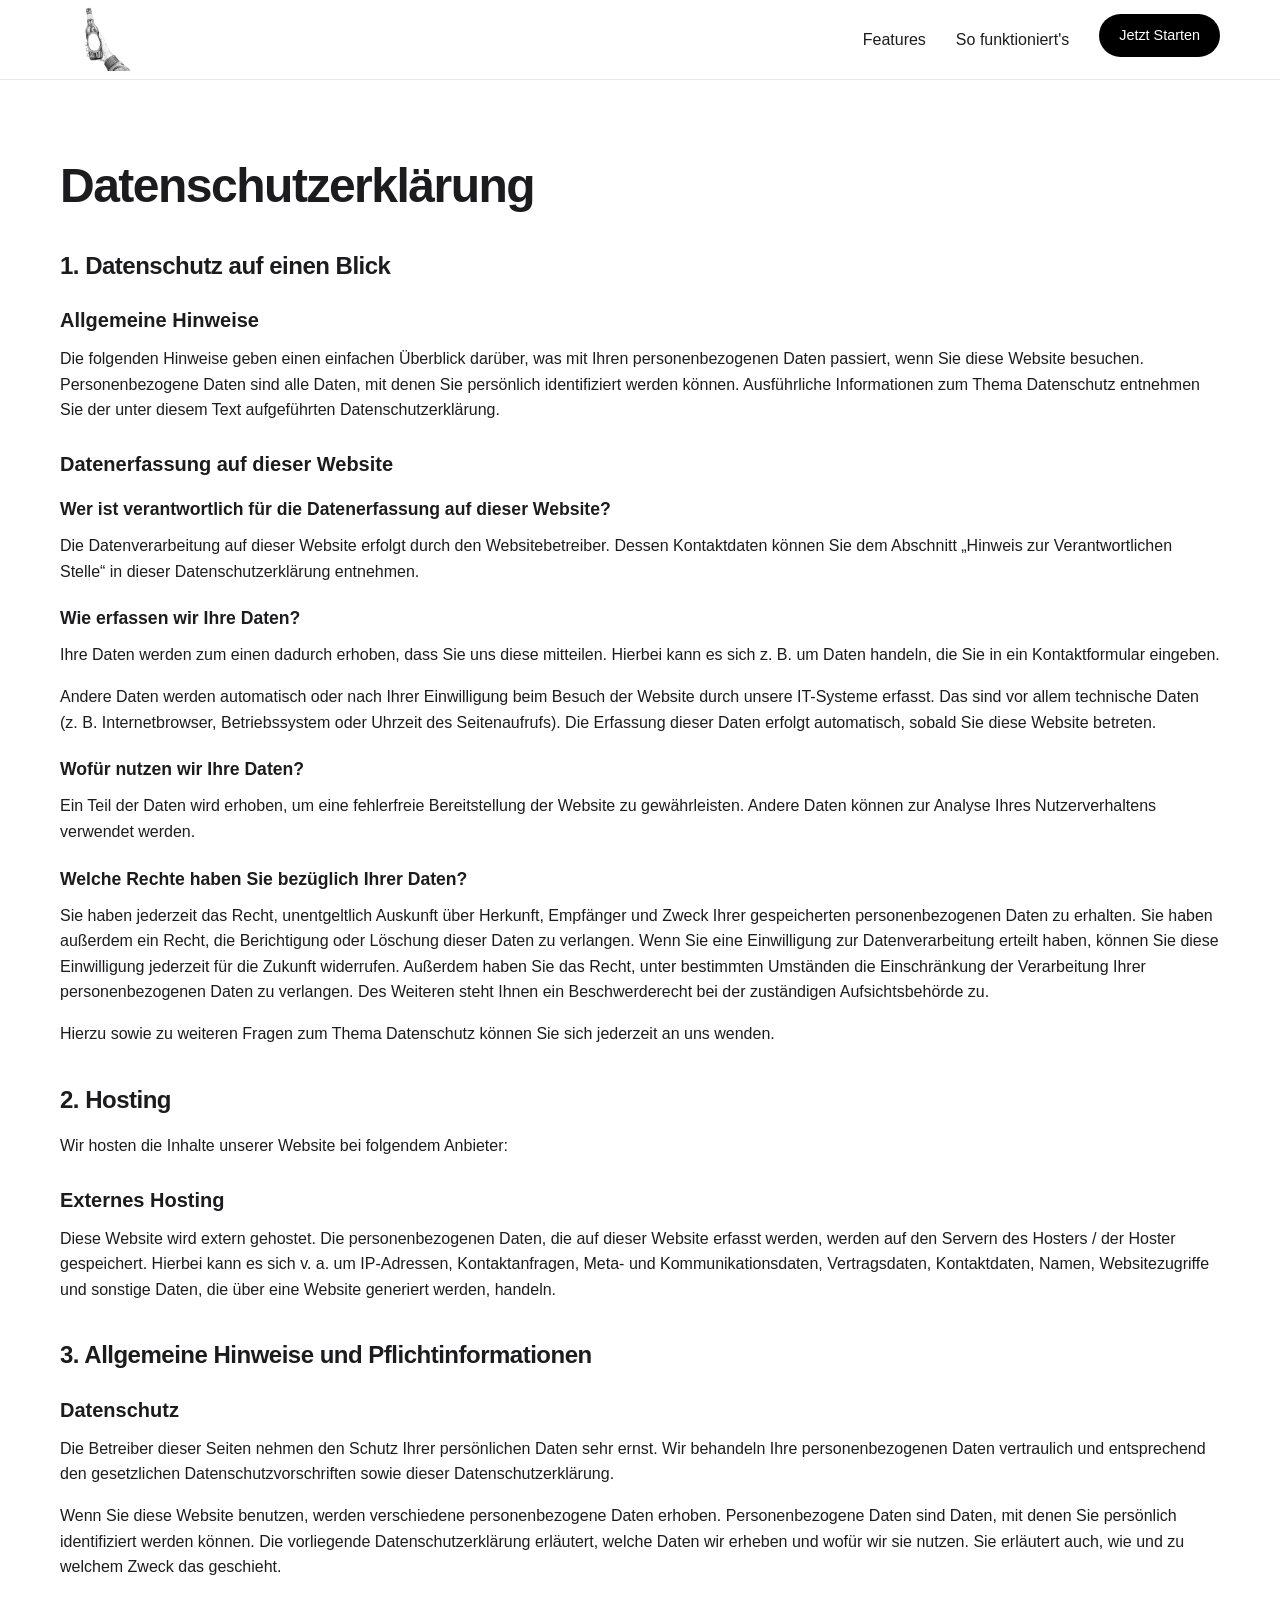
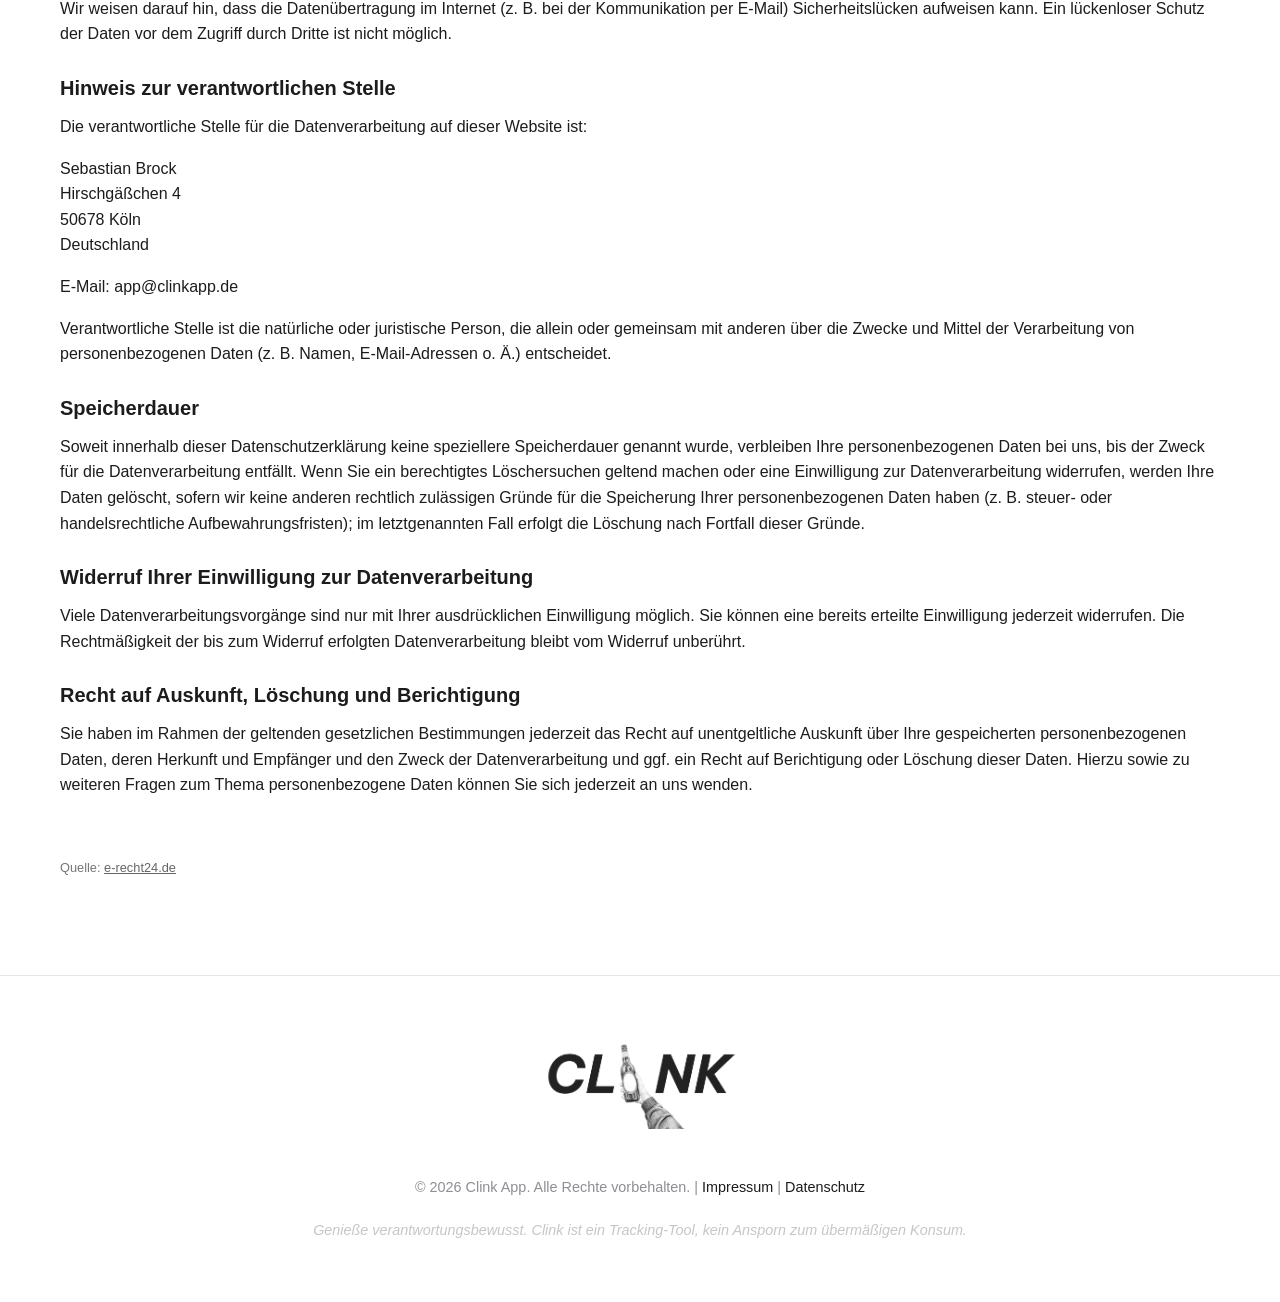
==== commit 687ea036: "update email in imprint" ====
--- a/datenschutz.html
+++ b/datenschutz.html
@@ -1,13 +1,11 @@
 <!DOCTYPE html>
 <html lang="de">
-
 <head>
     <meta charset="UTF-8">
     <meta name="viewport" content="width=device-width, initial-scale=1.0">
     <title>Datenschutzerklärung | Clink App</title>
     <link rel="stylesheet" href="style.css">
 </head>
-
 <body>
     <header>
         <nav class="container">
@@ -25,102 +23,54 @@
     <main class="legal-page">
         <section class="container">
             <h1>Datenschutzerklärung</h1>
-
+            
             <div class="legal-content">
                 <h2>1. Datenschutz auf einen Blick</h2>
                 <h3>Allgemeine Hinweise</h3>
-                <p>Die folgenden Hinweise geben einen einfachen Überblick darüber, was mit Ihren personenbezogenen Daten
-                    passiert, wenn Sie diese Website besuchen. Personenbezogene Daten sind alle Daten, mit denen Sie
-                    persönlich identifiziert werden können. Ausführliche Informationen zum Thema Datenschutz entnehmen
-                    Sie der unter diesem Text aufgeführten Datenschutzerklärung.</p>
+                <p>Die folgenden Hinweise geben einen einfachen Überblick darüber, was mit Ihren personenbezogenen Daten passiert, wenn Sie diese Website besuchen. Personenbezogene Daten sind alle Daten, mit denen Sie persönlich identifiziert werden können. Ausführliche Informationen zum Thema Datenschutz entnehmen Sie der unter diesem Text aufgeführten Datenschutzerklärung.</p>
 
                 <h3>Datenerfassung auf dieser Website</h3>
                 <h4>Wer ist verantwortlich für die Datenerfassung auf dieser Website?</h4>
-                <p>Die Datenverarbeitung auf dieser Website erfolgt durch den Websitebetreiber. Dessen Kontaktdaten
-                    können Sie dem Abschnitt „Hinweis zur Verantwortlichen Stelle“ in dieser Datenschutzerklärung
-                    entnehmen.</p>
+                <p>Die Datenverarbeitung auf dieser Website erfolgt durch den Websitebetreiber. Dessen Kontaktdaten können Sie dem Abschnitt „Hinweis zur Verantwortlichen Stelle“ in dieser Datenschutzerklärung entnehmen.</p>
                 <h4>Wie erfassen wir Ihre Daten?</h4>
-                <p>Ihre Daten werden zum einen dadurch erhoben, dass Sie uns diese mitteilen. Hierbei kann es sich z. B.
-                    um Daten handeln, die Sie in ein Kontaktformular eingeben.</p>
-                <p>Andere Daten werden automatisch oder nach Ihrer Einwilligung beim Besuch der Website durch unsere
-                    IT-Systeme erfasst. Das sind vor allem technische Daten (z. B. Internetbrowser, Betriebssystem oder
-                    Uhrzeit des Seitenaufrufs). Die Erfassung dieser Daten erfolgt automatisch, sobald Sie diese Website
-                    betreten.</p>
+                <p>Ihre Daten werden zum einen dadurch erhoben, dass Sie uns diese mitteilen. Hierbei kann es sich z. B. um Daten handeln, die Sie in ein Kontaktformular eingeben.</p>
+                <p>Andere Daten werden automatisch oder nach Ihrer Einwilligung beim Besuch der Website durch unsere IT-Systeme erfasst. Das sind vor allem technische Daten (z. B. Internetbrowser, Betriebssystem oder Uhrzeit des Seitenaufrufs). Die Erfassung dieser Daten erfolgt automatisch, sobald Sie diese Website betreten.</p>
                 <h4>Wofür nutzen wir Ihre Daten?</h4>
-                <p>Ein Teil der Daten wird erhoben, um eine fehlerfreie Bereitstellung der Website zu gewährleisten.
-                    Andere Daten können zur Analyse Ihres Nutzerverhaltens verwendet werden.</p>
+                <p>Ein Teil der Daten wird erhoben, um eine fehlerfreie Bereitstellung der Website zu gewährleisten. Andere Daten können zur Analyse Ihres Nutzerverhaltens verwendet werden.</p>
                 <h4>Welche Rechte haben Sie bezüglich Ihrer Daten?</h4>
-                <p>Sie haben jederzeit das Recht, unentgeltlich Auskunft über Herkunft, Empfänger und Zweck Ihrer
-                    gespeicherten personenbezogenen Daten zu erhalten. Sie haben außerdem ein Recht, die Berichtigung
-                    oder Löschung dieser Daten zu verlangen. Wenn Sie eine Einwilligung zur Datenverarbeitung erteilt
-                    haben, können Sie diese Einwilligung jederzeit für die Zukunft widerrufen. Außerdem haben Sie das
-                    Recht, unter bestimmten Umständen die Einschränkung der Verarbeitung Ihrer personenbezogenen Daten
-                    zu verlangen. Des Weiteren steht Ihnen ein Beschwerderecht bei der zuständigen Aufsichtsbehörde zu.
-                </p>
+                <p>Sie haben jederzeit das Recht, unentgeltlich Auskunft über Herkunft, Empfänger und Zweck Ihrer gespeicherten personenbezogenen Daten zu erhalten. Sie haben außerdem ein Recht, die Berichtigung oder Löschung dieser Daten zu verlangen. Wenn Sie eine Einwilligung zur Datenverarbeitung erteilt haben, können Sie diese Einwilligung jederzeit für die Zukunft widerrufen. Außerdem haben Sie das Recht, unter bestimmten Umständen die Einschränkung der Verarbeitung Ihrer personenbezogenen Daten zu verlangen. Des Weiteren steht Ihnen ein Beschwerderecht bei der zuständigen Aufsichtsbehörde zu.</p>
                 <p>Hierzu sowie zu weiteren Fragen zum Thema Datenschutz können Sie sich jederzeit an uns wenden.</p>
 
                 <h2>2. Hosting</h2>
-                <h3>GitHub Pages</h3>
-                <p>Wir hosten unsere Website bei GitHub Pages. Anbieter ist die GitHub Inc., 88 Colin P Kelly Jr St, San
-                    Francisco, CA 94107, USA (nachfolgend: GitHub).</p>
-                <p>GitHub Pages ist ein Dienst zum Hosting von Websites. Wenn Sie unsere Website besuchen, kann GitHub
-                    Ihre IP-Adresse sowie weitere Daten über Ihr Verhalten auf unserer Website erfassen (z.B. in
-                    Logfiles). Diese Daten können auch auf Servern von GitHub in den USA verarbeitet werden.</p>
-                <p>Die Verwendung von GitHub erfolgt auf Grundlage von Art. 6 Abs. 1 lit. f DSGVO. Wir haben ein
-                    berechtigtes Interesse an einer möglichst zuverlässigen Bereitstellung unserer Website. Sofern eine
-                    entsprechende Einwilligung abgefragt wurde, erfolgt die Verarbeitung ausschließlich auf Grundlage
-                    von Art. 6 Abs. 1 lit. a DSGVO; die Einwilligung ist jederzeit widerrufbar.</p>
-                <p>Weitere Informationen finden Sie in der Datenschutzerklärung von GitHub unter: <a
-                        href="https://docs.github.com/de/site-policy/privacy-policies/github-privacy-statement"
-                        target="_blank"
-                        rel="noopener noreferrer">https://docs.github.com/de/site-policy/privacy-policies/github-privacy-statement</a>.
-                </p>
+                <p>Wir hosten die Inhalte unserer Website bei folgendem Anbieter:</p>
+                <h3>Externes Hosting</h3>
+                <p>Diese Website wird extern gehostet. Die personenbezogenen Daten, die auf dieser Website erfasst werden, werden auf den Servern des Hosters / der Hoster gespeichert. Hierbei kann es sich v. a. um IP-Adressen, Kontaktanfragen, Meta- und Kommunikationsdaten, Vertragsdaten, Kontaktdaten, Namen, Websitezugriffe und sonstige Daten, die über eine Website generiert werden, handeln.</p>
 
                 <h2>3. Allgemeine Hinweise und Pflichtinformationen</h2>
                 <h3>Datenschutz</h3>
-                <p>Die Betreiber dieser Seiten nehmen den Schutz Ihrer persönlichen Daten sehr ernst. Wir behandeln Ihre
-                    personenbezogenen Daten vertraulich und entsprechend den gesetzlichen Datenschutzvorschriften sowie
-                    dieser Datenschutzerklärung.</p>
-                <p>Wenn Sie diese Website benutzen, werden verschiedene personenbezogene Daten erhoben. Personenbezogene
-                    Daten sind Daten, mit denen Sie persönlich identifiziert werden können. Die vorliegende
-                    Datenschutzerklärung erläutert, welche Daten wir erheben und wofür wir sie nutzen. Sie erläutert
-                    auch, wie und zu welchem Zweck das geschieht.</p>
-                <p>Wir weisen darauf hin, dass die Datenübertragung im Internet (z. B. bei der Kommunikation per E-Mail)
-                    Sicherheitslücken aufweisen kann. Ein lückenloser Schutz der Daten vor dem Zugriff durch Dritte ist
-                    nicht möglich.</p>
+                <p>Die Betreiber dieser Seiten nehmen den Schutz Ihrer persönlichen Daten sehr ernst. Wir behandeln Ihre personenbezogenen Daten vertraulich und entsprechend den gesetzlichen Datenschutzvorschriften sowie dieser Datenschutzerklärung.</p>
+                <p>Wenn Sie diese Website benutzen, werden verschiedene personenbezogene Daten erhoben. Personenbezogene Daten sind Daten, mit denen Sie persönlich identifiziert werden können. Die vorliegende Datenschutzerklärung erläutert, welche Daten wir erheben und wofür wir sie nutzen. Sie erläutert auch, wie und zu welchem Zweck das geschieht.</p>
+                <p>Wir weisen darauf hin, dass die Datenübertragung im Internet (z. B. bei der Kommunikation per E-Mail) Sicherheitslücken aufweisen kann. Ein lückenloser Schutz der Daten vor dem Zugriff durch Dritte ist nicht möglich.</p>
 
                 <h3>Hinweis zur verantwortlichen Stelle</h3>
                 <p>Die verantwortliche Stelle für die Datenverarbeitung auf dieser Website ist:</p>
                 <p>
                     Sebastian Brock<br>
-                    c/o POSTFLEX PFX-092-201<br>
-                    Emsdettener Straße 10<br>
-                    48268 Greven<br>
+                    Hirschgäßchen 4<br>
+                    50678 Köln<br>
                     Deutschland
                 </p>
                 <p>E-Mail: app@clinkapp.de</p>
-                <p>Verantwortliche Stelle ist die natürliche oder juristische Person, die allein oder gemeinsam mit
-                    anderen über die Zwecke und Mittel der Verarbeitung von personenbezogenen Daten (z. B. Namen,
-                    E-Mail-Adressen o. Ä.) entscheidet.</p>
+                <p>Verantwortliche Stelle ist die natürliche oder juristische Person, die allein oder gemeinsam mit anderen über die Zwecke und Mittel der Verarbeitung von personenbezogenen Daten (z. B. Namen, E-Mail-Adressen o. Ä.) entscheidet.</p>
 
                 <h3>Speicherdauer</h3>
-                <p>Soweit innerhalb dieser Datenschutzerklärung keine speziellere Speicherdauer genannt wurde,
-                    verbleiben Ihre personenbezogenen Daten bei uns, bis der Zweck für die Datenverarbeitung entfällt.
-                    Wenn Sie ein berechtigtes Löschersuchen geltend machen oder eine Einwilligung zur Datenverarbeitung
-                    widerrufen, werden Ihre Daten gelöscht, sofern wir keine anderen rechtlich zulässigen Gründe für die
-                    Speicherung Ihrer personenbezogenen Daten haben (z. B. steuer- oder handelsrechtliche
-                    Aufbewahrungsfristen); im letztgenannten Fall erfolgt die Löschung nach Fortfall dieser Gründe.</p>
+                <p>Soweit innerhalb dieser Datenschutzerklärung keine speziellere Speicherdauer genannt wurde, verbleiben Ihre personenbezogenen Daten bei uns, bis der Zweck für die Datenverarbeitung entfällt. Wenn Sie ein berechtigtes Löschersuchen geltend machen oder eine Einwilligung zur Datenverarbeitung widerrufen, werden Ihre Daten gelöscht, sofern wir keine anderen rechtlich zulässigen Gründe für die Speicherung Ihrer personenbezogenen Daten haben (z. B. steuer- oder handelsrechtliche Aufbewahrungsfristen); im letztgenannten Fall erfolgt die Löschung nach Fortfall dieser Gründe.</p>
 
                 <h3>Widerruf Ihrer Einwilligung zur Datenverarbeitung</h3>
-                <p>Viele Datenverarbeitungsvorgänge sind nur mit Ihrer ausdrücklichen Einwilligung möglich. Sie können
-                    eine bereits erteilte Einwilligung jederzeit widerrufen. Die Rechtmäßigkeit der bis zum Widerruf
-                    erfolgten Datenverarbeitung bleibt vom Widerruf unberührt.</p>
+                <p>Viele Datenverarbeitungsvorgänge sind nur mit Ihrer ausdrücklichen Einwilligung möglich. Sie können eine bereits erteilte Einwilligung jederzeit widerrufen. Die Rechtmäßigkeit der bis zum Widerruf erfolgten Datenverarbeitung bleibt vom Widerruf unberührt.</p>
 
                 <h3>Recht auf Auskunft, Löschung und Berichtigung</h3>
-                <p>Sie haben im Rahmen der geltenden gesetzlichen Bestimmungen jederzeit das Recht auf unentgeltliche
-                    Auskunft über Ihre gespeicherten personenbezogenen Daten, deren Herkunft und Empfänger und den Zweck
-                    der Datenverarbeitung und ggf. ein Recht auf Berichtigung oder Löschung dieser Daten. Hierzu sowie
-                    zu weiteren Fragen zum Thema personenbezogene Daten können Sie sich jederzeit an uns wenden.</p>
+                <p>Sie haben im Rahmen der geltenden gesetzlichen Bestimmungen jederzeit das Recht auf unentgeltliche Auskunft über Ihre gespeicherten personenbezogenen Daten, deren Herkunft und Empfänger und den Zweck der Datenverarbeitung und ggf. ein Recht auf Berichtigung oder Löschung dieser Daten. Hierzu sowie zu weiteren Fragen zum Thema personenbezogene Daten können Sie sich jederzeit an uns wenden.</p>
 
                 <p class="source-link">Quelle: <a href="https://www.e-recht24.de" target="_blank">e-recht24.de</a></p>
             </div>
@@ -133,14 +83,10 @@
                 <img src="assets/images/clink-wide-logo.png" alt="Clink Logo">
             </div>
             <div class="footer-bottom">
-                <p>&copy; 2026 Clink App. Alle Rechte vorbehalten. | <a href="impressum.html">Impressum</a> | <a
-                        href="datenschutz.html">Datenschutz</a></p>
-                <p class="made-in">Made with <span class="heart">❤️</span> in Kölle</p>
-                <p class="disclaimer">Genieße verantwortungsbewusst. Clink ist ein Tracking-Tool, kein Ansporn zum
-                    übermäßigen Konsum.</p>
+                <p>&copy; 2026 Clink App. Alle Rechte vorbehalten. | <a href="impressum.html">Impressum</a> | <a href="datenschutz.html">Datenschutz</a></p>
+                <p class="disclaimer">Genieße verantwortungsbewusst. Clink ist ein Tracking-Tool, kein Ansporn zum übermäßigen Konsum.</p>
             </div>
         </div>
     </footer>
 </body>
-
 </html>
--- a/style.css
+++ b/style.css
@@ -38,43 +38,6 @@
     line-height: 1.6;
     -webkit-font-smoothing: antialiased;
     overflow-x: hidden;
-    position: relative;
-}
-
-.frosted {
-    background: rgba(255, 255, 255, 0.1) !important;
-    backdrop-filter: blur(10px) !important;
-    -webkit-backdrop-filter: blur(10px) !important;
-    border: 1px solid #E5E5EA !important;
-    box-shadow: 0 4px 12px rgba(0, 0, 0, 0.1) !important;
-    /* Fix: Verhindert Flackern/Springen nach Animation */
-    -webkit-backface-visibility: hidden;
-    backface-visibility: hidden;
-    transform: translateZ(0);
-}
-
-.frosted.inverted {
-    background: rgba(0, 0, 0, 0.8) !important;
-    border-color: #38383a !important;
-    backdrop-filter: none !important;
-    mix-blend-mode: overlay !important;
-}
-
-/* Parallax Background */
-.parallax-bg {
-    position: fixed;
-    top: 0;
-    left: 0;
-    width: 100%;
-    height: 120vh;
-    background-image: url('assets/images/clink-bg.png');
-    background-size: cover;
-    background-position: center;
-    background-repeat: no-repeat;
-    background-attachment: fixed;
-    z-index: -1;
-    will-change: transform;
-    opacity: 1;
 }
 
 .container {
@@ -103,11 +66,10 @@
     align-items: center;
     position: sticky;
     top: 0;
-    background: rgba(255, 255, 255, 0.75);
-    backdrop-filter: blur(15px);
+    background: rgba(255, 255, 255, 0.8);
+    backdrop-filter: blur(10px);
     z-index: 1000;
     border-bottom: 1px solid var(--border-color);
-    position: relative;
 }
 
 nav {
@@ -231,7 +193,7 @@
 }
 
 .btn-secondary {
-    background-color: #efefef;
+    background-color: var(--secondary-color);
     color: var(--text-main);
 }
 
@@ -253,8 +215,7 @@
 /* Hero Section */
 .hero {
     padding: 100px 0;
-    position: relative;
-    z-index: 1;
+    background: radial-gradient(circle at top right, #f8f8f8 0%, #ffffff 50%);
 }
 
 .hero-grid {
@@ -295,8 +256,7 @@
 /* Features */
 .features {
     padding: 100px 0;
-    position: relative;
-    z-index: 1;
+    background-color: #fff;
 }
 
 .section-title {
@@ -314,10 +274,9 @@
 
 .feature-card {
     padding: 40px;
-    background-color: rgba(242, 242, 247, 0.85);
+    background-color: var(--secondary-color);
     border-radius: var(--radius-l);
     transition: transform 0.3s;
-    backdrop-filter: blur(10px);
 }
 
 .feature-card:hover {
@@ -338,80 +297,10 @@
     color: var(--text-muted);
 }
 
-/* Mockups Section */
-.mockups-section {
-    padding: 100px 0;
-    overflow: hidden;
-    position: relative;
-    z-index: 1;
-}
-
-.mockup-row {
-    display: flex;
-    align-items: center;
-    justify-content: space-between;
-    margin-bottom: 120px;
-    gap: 60px;
-}
-
-.mockup-row:last-child {
-    margin-bottom: 0;
-}
-
-.mockup-row.reverse {
-    flex-direction: row-reverse;
-}
-
-.mockup-text {
-    flex: 1;
-    max-width: 450px;
-    padding: 24px;
-    border-radius: 12px;
-}
-
-.mockup-text h2 {
-    font-size: 3rem;
-    margin-bottom: 24px;
-    letter-spacing: -1px;
-}
-
-.mockup-text p {
-    font-size: 1.25rem;
-    color: var(--text-muted);
-    line-height: 1.5;
-}
-
-.mockup-image {
-    flex: 1;
-    display: flex;
-    justify-content: center;
-    perspective: 1000px;
-}
-
-.mockup-image img {
-    width: 100%;
-    max-width: 600px;
-    max-height: 600px;
-    object-fit: contain;
-    border-radius: 40px;
-    transition: transform 0.6s cubic-bezier(0.19, 1, 0.22, 1);
-}
-
-/*
-.mockup-row:hover .mockup-image img {
-    transform: rotateY(-5deg) translateY(-20px);
-}
-
-.mockup-row.reverse:hover .mockup-image img {
-    transform: rotateY(5deg) translateY(-20px);
-}
-*/
-
 /* How It Works */
 .how-it-works {
     padding: 100px 0;
-    position: relative;
-    z-index: 1;
+    background-color: var(--secondary-color);
 }
 
 .steps {
@@ -445,12 +334,10 @@
 /* CTA Download */
 .cta-section {
     padding: 100px 0;
-    position: relative;
-    z-index: 1;
 }
 
 .cta-box {
-    background-color: rgba(0, 0, 0, 0.9);
+    background-color: var(--primary-color);
     color: #fff;
     border-radius: var(--radius-l);
     padding: 80px 40px;
@@ -458,13 +345,11 @@
     display: flex;
     flex-direction: column;
     align-items: center;
-    backdrop-filter: blur(15px);
 }
 
 .cta-box h2 {
-    font-size: 4rem;
+    font-size: 3rem;
     margin-bottom: 20px;
-    transform: rotate(-2deg);
 }
 
 .cta-box p {
@@ -477,10 +362,6 @@
 footer {
     padding: 60px 0;
     border-top: 1px solid var(--border-color);
-    background-color: rgba(255, 255, 255, 0.8);
-    position: relative;
-    z-index: 1;
-    backdrop-filter: blur(10px);
 }
 
 .footer-content {
@@ -511,18 +392,6 @@
     opacity: 0.5;
 }
 
-.made-in {
-    margin-top: 15px;
-    font-size: 0.95rem;
-    font-weight: 500;
-}
-
-.heart {
-    display: inline-block;
-    filter: grayscale(1) brightness(0.7);
-    margin: 0 2px;
-}
-
 /* Legal Pages */
 .legal-page {
     padding: 80px 0;
@@ -568,17 +437,8 @@
 
 /* Mobile Responsive */
 @media (max-width: 900px) {
-
-    /* Parallax adjustments for mobile */
-    .parallax-bg {
-        background-attachment: scroll;
-        height: 100vh;
-        opacity: 1;
-    }
-
     header {
         height: 70px;
-        background: rgba(255, 255, 255, 0.95);
     }
 
     .mobile-menu-toggle {
@@ -636,26 +496,6 @@
         grid-template-columns: 1fr;
     }
 
-    .mockup-row,
-    .mockup-row.reverse {
-        flex-direction: column-reverse;
-        gap: 40px;
-        margin-bottom: 80px;
-        text-align: center;
-    }
-
-    .mockup-text {
-        max-width: 100%;
-    }
-
-    .mockup-text h2 {
-        font-size: 2.2rem;
-    }
-
-    .mockup-image img {
-        max-width: 300px;
-    }
-
     .feature-card {
         padding: 30px 20px;
     }
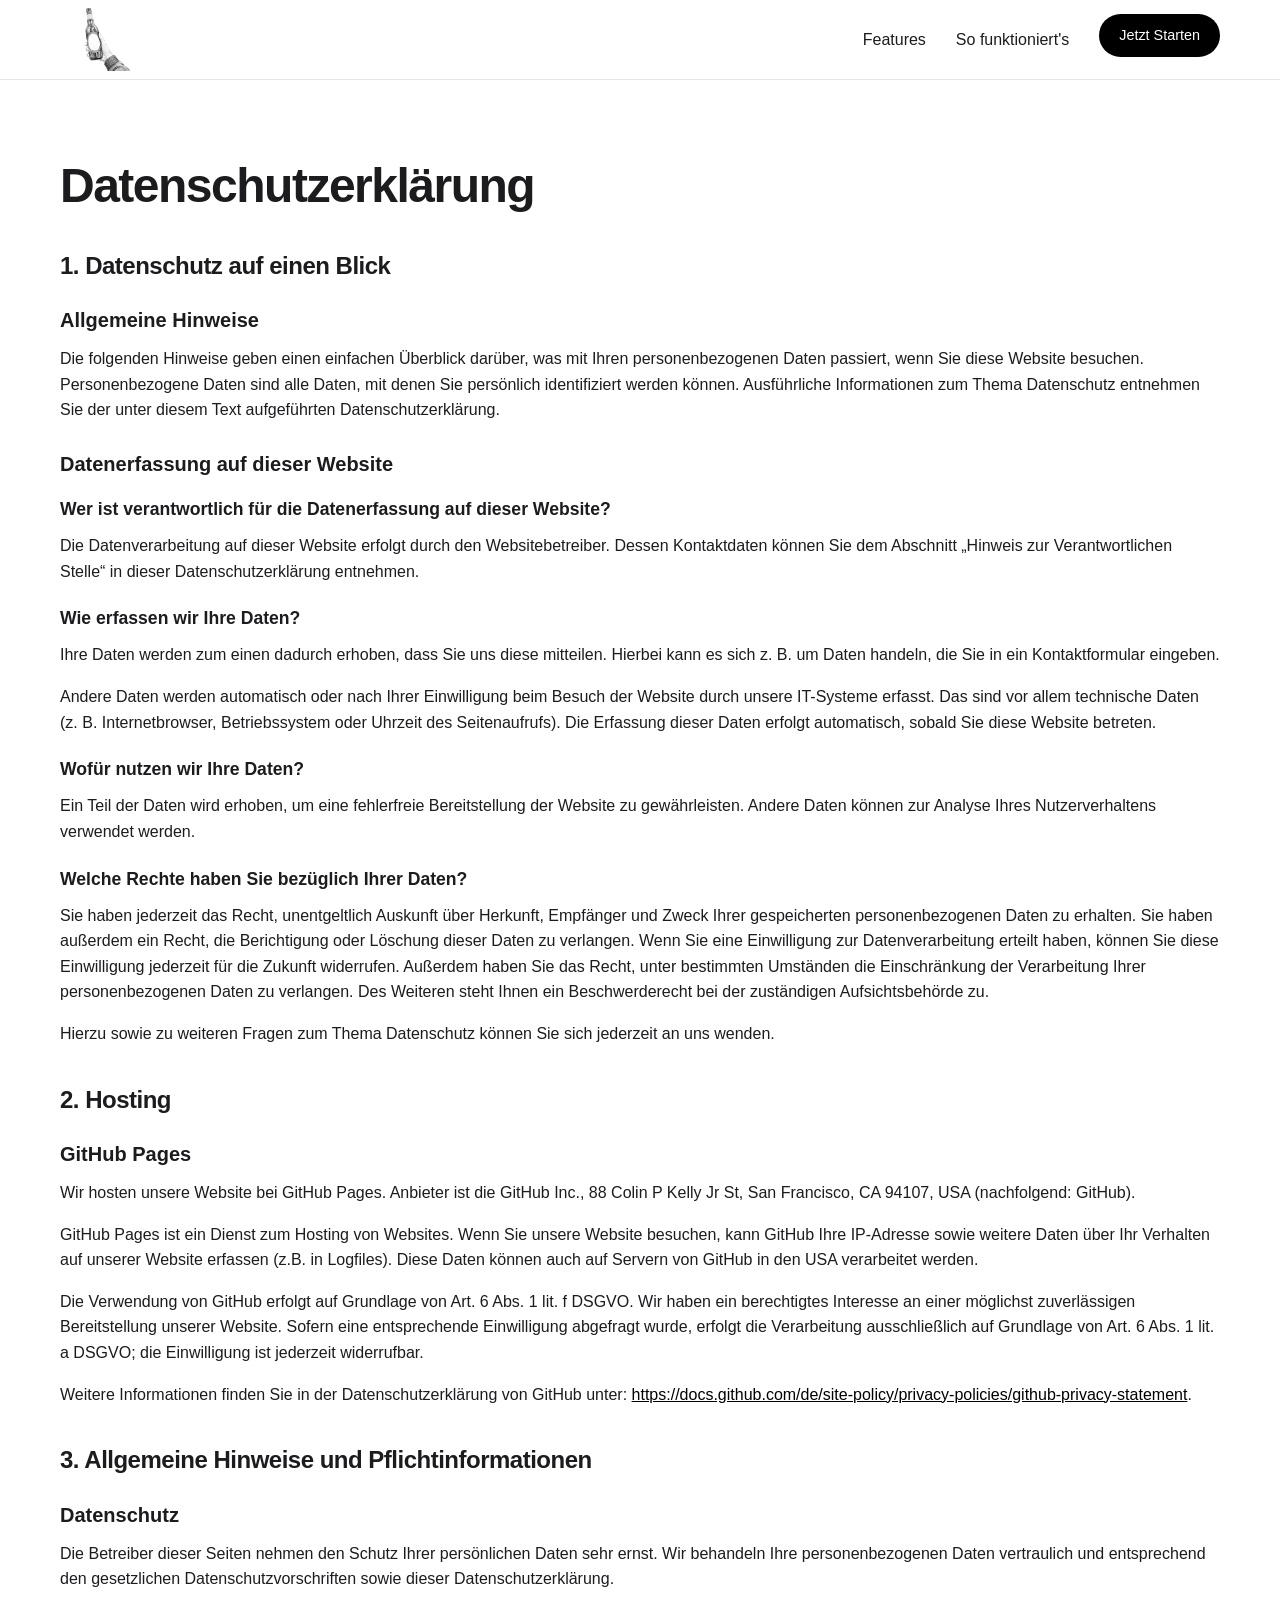
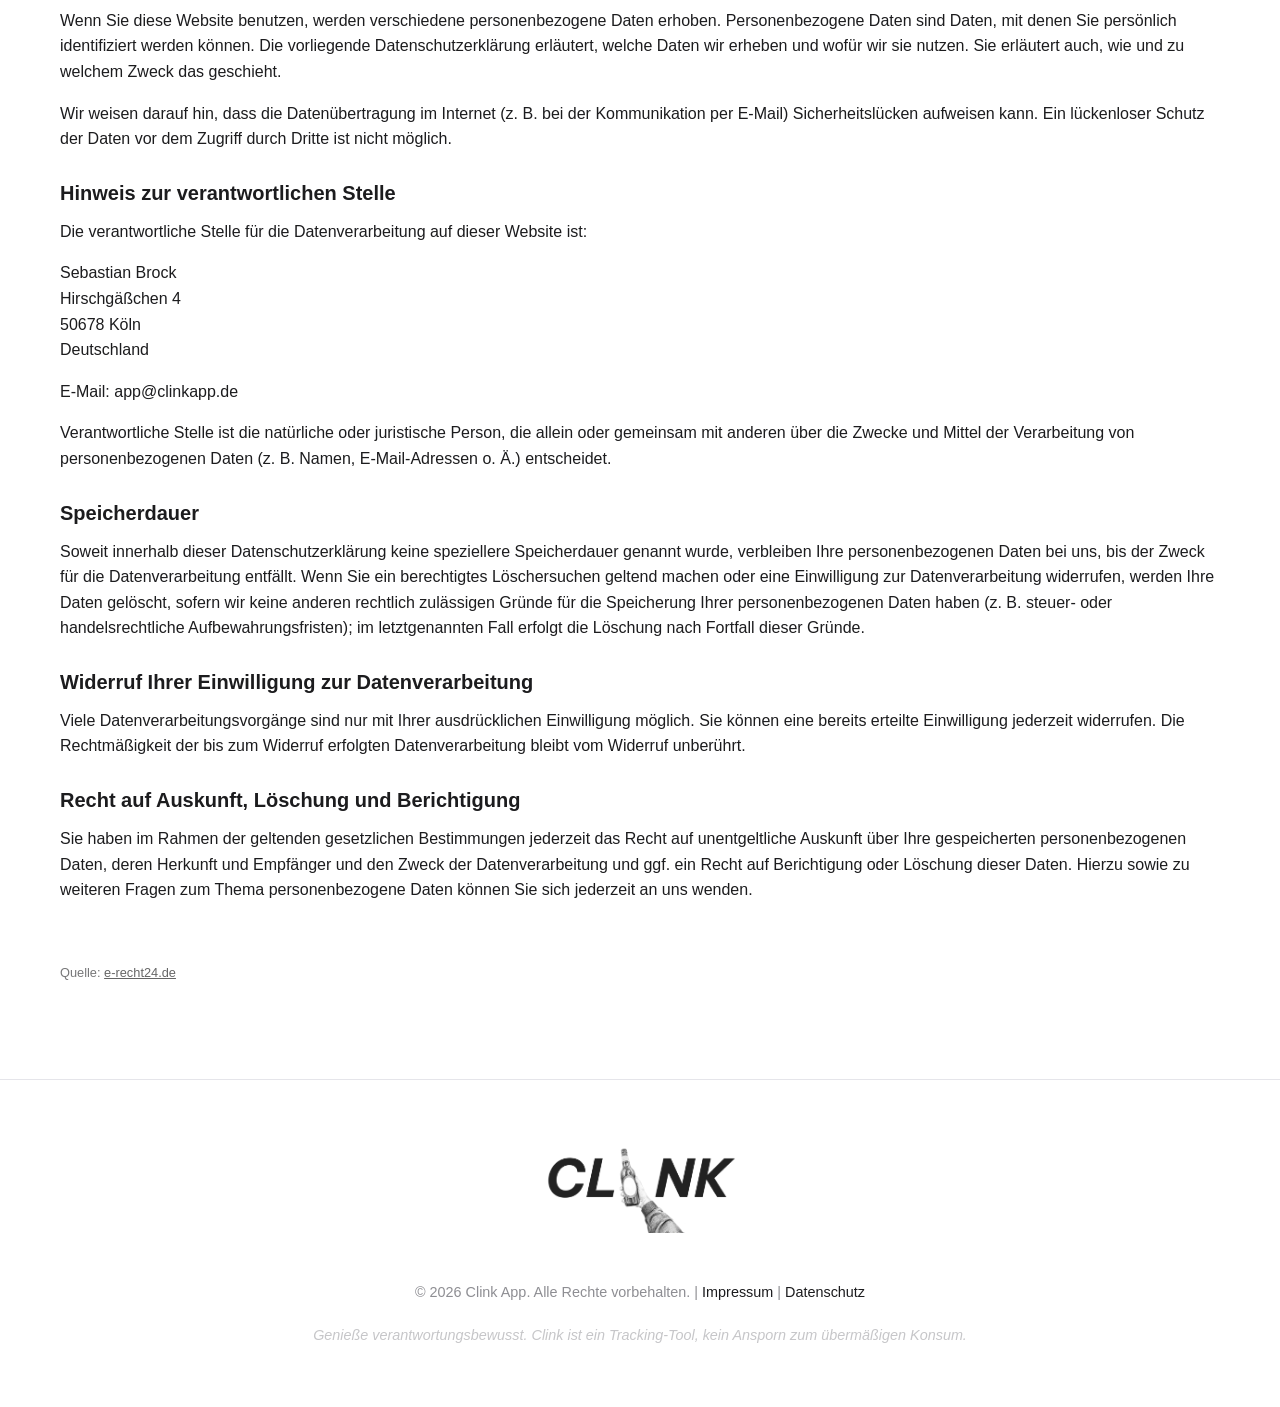
==== commit a61f3c30: "add gh pages hosting info" ====
--- a/datenschutz.html
+++ b/datenschutz.html
@@ -42,9 +42,11 @@
                 <p>Hierzu sowie zu weiteren Fragen zum Thema Datenschutz können Sie sich jederzeit an uns wenden.</p>
 
                 <h2>2. Hosting</h2>
-                <p>Wir hosten die Inhalte unserer Website bei folgendem Anbieter:</p>
-                <h3>Externes Hosting</h3>
-                <p>Diese Website wird extern gehostet. Die personenbezogenen Daten, die auf dieser Website erfasst werden, werden auf den Servern des Hosters / der Hoster gespeichert. Hierbei kann es sich v. a. um IP-Adressen, Kontaktanfragen, Meta- und Kommunikationsdaten, Vertragsdaten, Kontaktdaten, Namen, Websitezugriffe und sonstige Daten, die über eine Website generiert werden, handeln.</p>
+                <h3>GitHub Pages</h3>
+                <p>Wir hosten unsere Website bei GitHub Pages. Anbieter ist die GitHub Inc., 88 Colin P Kelly Jr St, San Francisco, CA 94107, USA (nachfolgend: GitHub).</p>
+                <p>GitHub Pages ist ein Dienst zum Hosting von Websites. Wenn Sie unsere Website besuchen, kann GitHub Ihre IP-Adresse sowie weitere Daten über Ihr Verhalten auf unserer Website erfassen (z.B. in Logfiles). Diese Daten können auch auf Servern von GitHub in den USA verarbeitet werden.</p>
+                <p>Die Verwendung von GitHub erfolgt auf Grundlage von Art. 6 Abs. 1 lit. f DSGVO. Wir haben ein berechtigtes Interesse an einer möglichst zuverlässigen Bereitstellung unserer Website. Sofern eine entsprechende Einwilligung abgefragt wurde, erfolgt die Verarbeitung ausschließlich auf Grundlage von Art. 6 Abs. 1 lit. a DSGVO; die Einwilligung ist jederzeit widerrufbar.</p>
+                <p>Weitere Informationen finden Sie in der Datenschutzerklärung von GitHub unter: <a href="https://docs.github.com/de/site-policy/privacy-policies/github-privacy-statement" target="_blank" rel="noopener noreferrer">https://docs.github.com/de/site-policy/privacy-policies/github-privacy-statement</a>.</p>
 
                 <h2>3. Allgemeine Hinweise und Pflichtinformationen</h2>
                 <h3>Datenschutz</h3>
--- a/style.css
+++ b/style.css
@@ -38,6 +38,24 @@
     line-height: 1.6;
     -webkit-font-smoothing: antialiased;
     overflow-x: hidden;
+    position: relative;
+}
+
+/* Parallax Background */
+.parallax-bg {
+    position: fixed;
+    top: 0;
+    left: 0;
+    width: 100%;
+    height: 120vh;
+    background-image: url('assets/images/clink-bg.png');
+    background-size: cover;
+    background-position: center;
+    background-repeat: no-repeat;
+    background-attachment: fixed;
+    z-index: -1;
+    will-change: transform;
+    opacity: 1;
 }
 
 .container {
@@ -66,10 +84,11 @@
     align-items: center;
     position: sticky;
     top: 0;
-    background: rgba(255, 255, 255, 0.8);
-    backdrop-filter: blur(10px);
+    background: rgba(255, 255, 255, 0.75);
+    backdrop-filter: blur(15px);
     z-index: 1000;
     border-bottom: 1px solid var(--border-color);
+    position: relative;
 }
 
 nav {
@@ -215,7 +234,8 @@
 /* Hero Section */
 .hero {
     padding: 100px 0;
-    background: radial-gradient(circle at top right, #f8f8f8 0%, #ffffff 50%);
+    position: relative;
+    z-index: 1;
 }
 
 .hero-grid {
@@ -256,7 +276,8 @@
 /* Features */
 .features {
     padding: 100px 0;
-    background-color: #fff;
+    position: relative;
+    z-index: 1;
 }
 
 .section-title {
@@ -274,9 +295,10 @@
 
 .feature-card {
     padding: 40px;
-    background-color: var(--secondary-color);
+    background-color: rgba(242, 242, 247, 0.85);
     border-radius: var(--radius-l);
     transition: transform 0.3s;
+    backdrop-filter: blur(10px);
 }
 
 .feature-card:hover {
@@ -300,7 +322,8 @@
 /* How It Works */
 .how-it-works {
     padding: 100px 0;
-    background-color: var(--secondary-color);
+    position: relative;
+    z-index: 1;
 }
 
 .steps {
@@ -334,10 +357,12 @@
 /* CTA Download */
 .cta-section {
     padding: 100px 0;
+    position: relative;
+    z-index: 1;
 }
 
 .cta-box {
-    background-color: var(--primary-color);
+    background-color: rgba(0, 0, 0, 0.9);
     color: #fff;
     border-radius: var(--radius-l);
     padding: 80px 40px;
@@ -345,6 +370,7 @@
     display: flex;
     flex-direction: column;
     align-items: center;
+    backdrop-filter: blur(15px);
 }
 
 .cta-box h2 {
@@ -362,6 +388,10 @@
 footer {
     padding: 60px 0;
     border-top: 1px solid var(--border-color);
+    background-color: rgba(255, 255, 255, 0.8);
+    position: relative;
+    z-index: 1;
+    backdrop-filter: blur(10px);
 }
 
 .footer-content {
@@ -437,8 +467,16 @@
 
 /* Mobile Responsive */
 @media (max-width: 900px) {
+    /* Parallax adjustments for mobile */
+    .parallax-bg {
+        background-attachment: scroll;
+        height: 100vh;
+        opacity: 1;
+    }
+    
     header {
         height: 70px;
+        background: rgba(255, 255, 255, 0.95);
     }
 
     .mobile-menu-toggle {
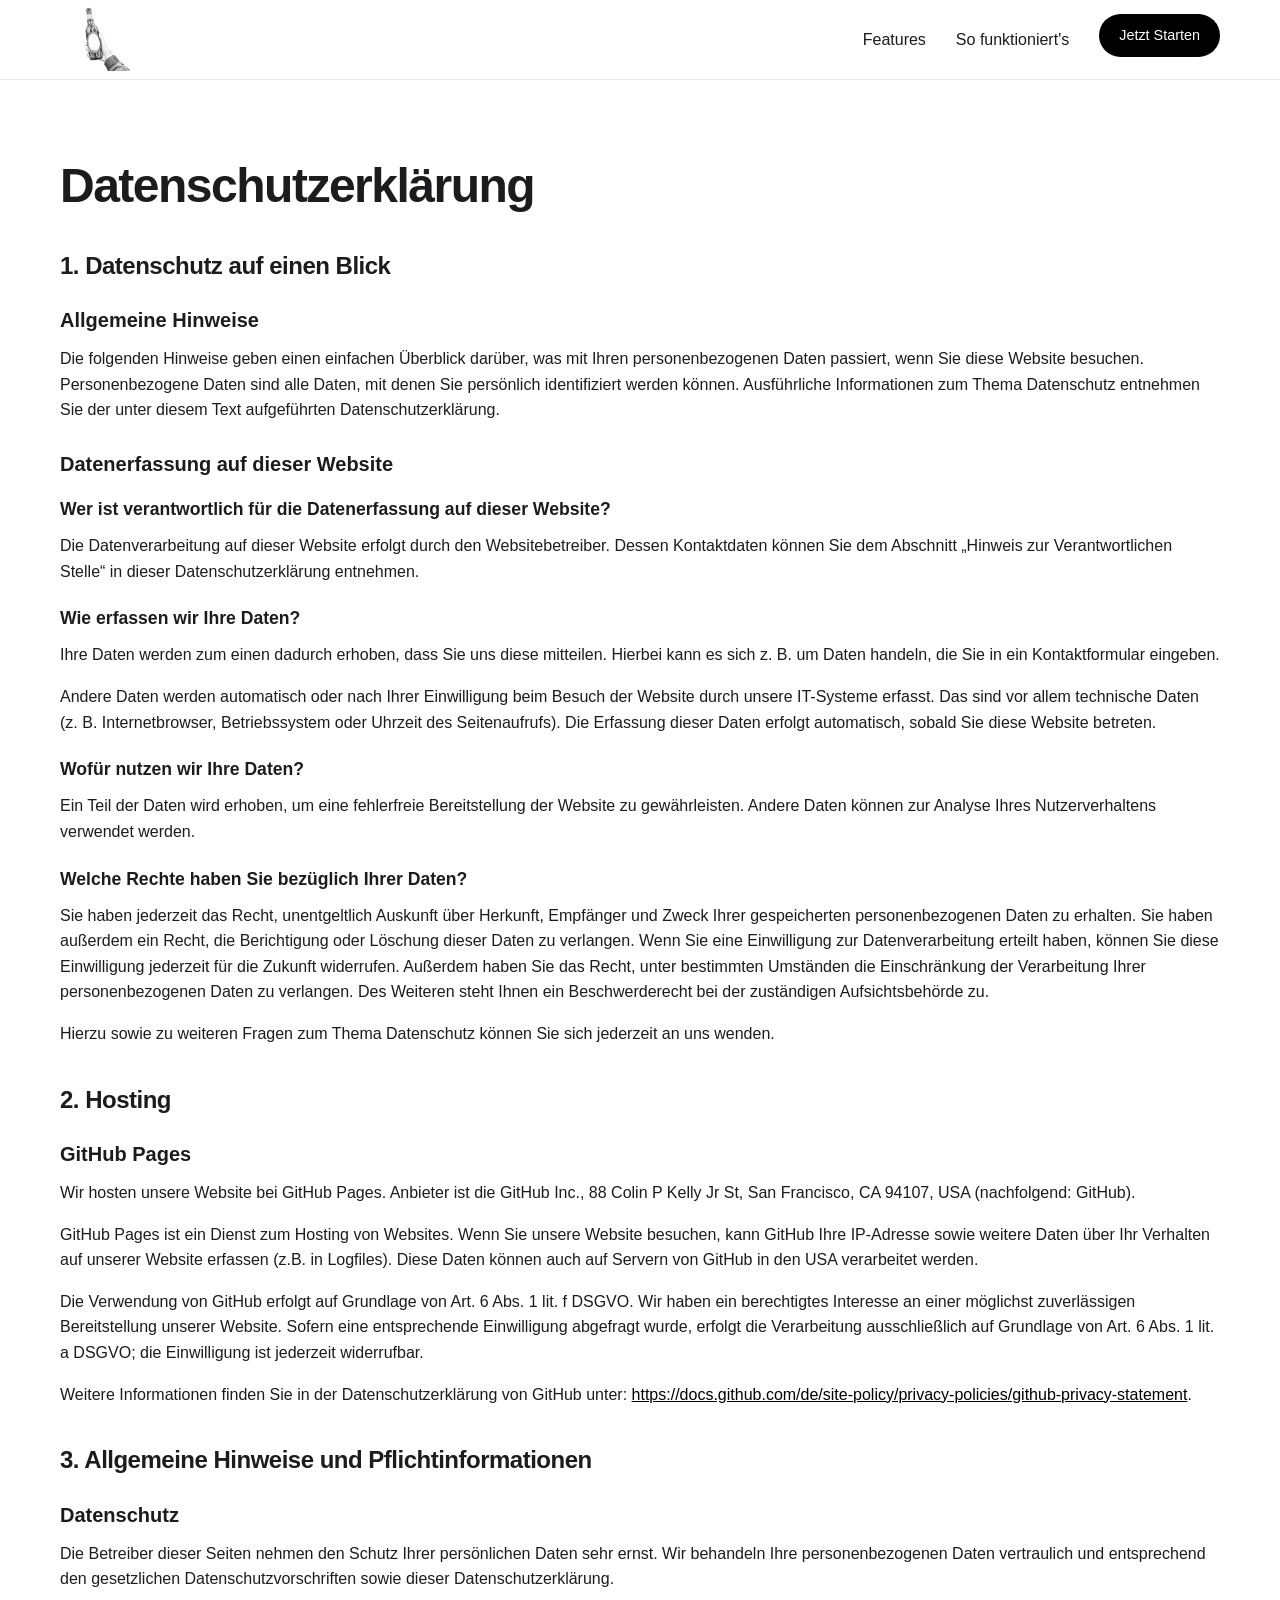
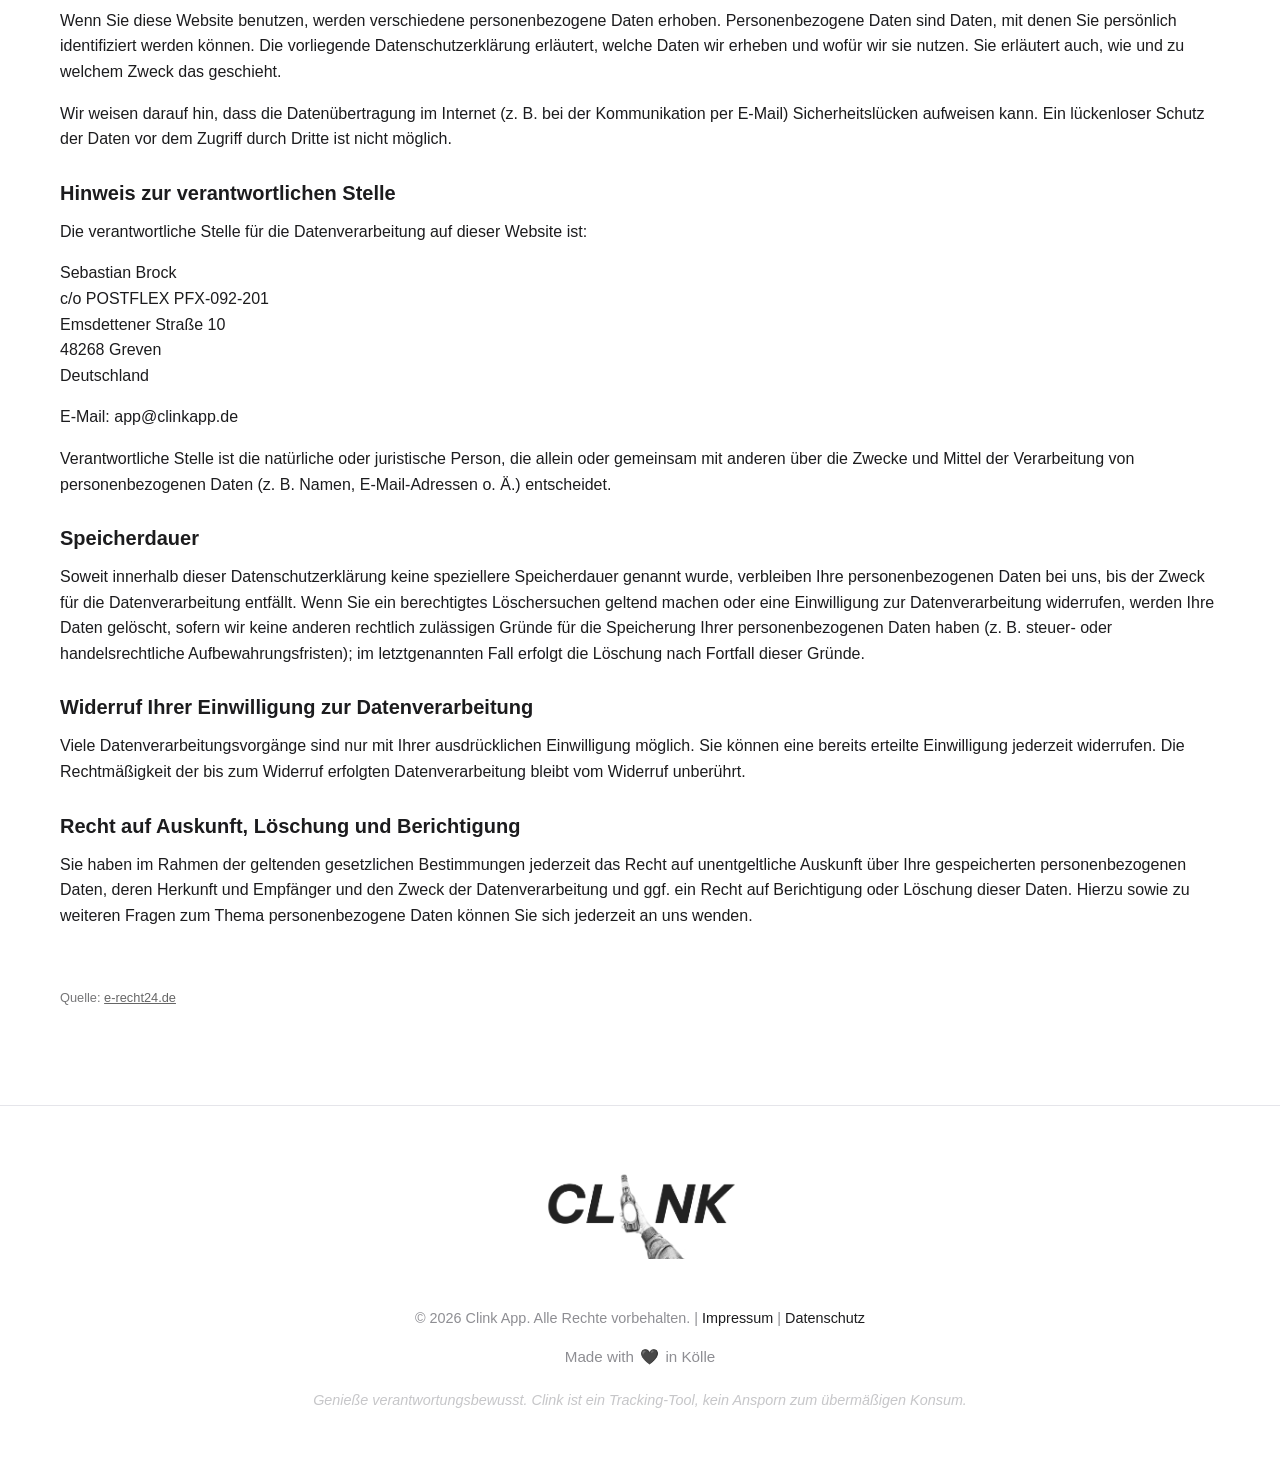
==== commit 2e12fc24: "replace all pngs with webp for SEO" ====
--- a/datenschutz.html
+++ b/datenschutz.html
@@ -1,16 +1,18 @@
 <!DOCTYPE html>
 <html lang="de">
+
 <head>
     <meta charset="UTF-8">
     <meta name="viewport" content="width=device-width, initial-scale=1.0">
     <title>Datenschutzerklärung | Clink App</title>
     <link rel="stylesheet" href="style.css">
 </head>
+
 <body>
     <header>
         <nav class="container">
             <div class="logo">
-                <a href="index.html"><img src="assets/images/clink-logo.png" alt="Clink Logo"></a>
+                <a href="index.html"><img src="assets/images/clink-logo.webp" alt="Clink Logo"></a>
             </div>
             <ul class="nav-links">
                 <li><a href="index.html#features">Features</a></li>
@@ -23,56 +25,102 @@
     <main class="legal-page">
         <section class="container">
             <h1>Datenschutzerklärung</h1>
-            
+
             <div class="legal-content">
                 <h2>1. Datenschutz auf einen Blick</h2>
                 <h3>Allgemeine Hinweise</h3>
-                <p>Die folgenden Hinweise geben einen einfachen Überblick darüber, was mit Ihren personenbezogenen Daten passiert, wenn Sie diese Website besuchen. Personenbezogene Daten sind alle Daten, mit denen Sie persönlich identifiziert werden können. Ausführliche Informationen zum Thema Datenschutz entnehmen Sie der unter diesem Text aufgeführten Datenschutzerklärung.</p>
+                <p>Die folgenden Hinweise geben einen einfachen Überblick darüber, was mit Ihren personenbezogenen Daten
+                    passiert, wenn Sie diese Website besuchen. Personenbezogene Daten sind alle Daten, mit denen Sie
+                    persönlich identifiziert werden können. Ausführliche Informationen zum Thema Datenschutz entnehmen
+                    Sie der unter diesem Text aufgeführten Datenschutzerklärung.</p>
 
                 <h3>Datenerfassung auf dieser Website</h3>
                 <h4>Wer ist verantwortlich für die Datenerfassung auf dieser Website?</h4>
-                <p>Die Datenverarbeitung auf dieser Website erfolgt durch den Websitebetreiber. Dessen Kontaktdaten können Sie dem Abschnitt „Hinweis zur Verantwortlichen Stelle“ in dieser Datenschutzerklärung entnehmen.</p>
+                <p>Die Datenverarbeitung auf dieser Website erfolgt durch den Websitebetreiber. Dessen Kontaktdaten
+                    können Sie dem Abschnitt „Hinweis zur Verantwortlichen Stelle“ in dieser Datenschutzerklärung
+                    entnehmen.</p>
                 <h4>Wie erfassen wir Ihre Daten?</h4>
-                <p>Ihre Daten werden zum einen dadurch erhoben, dass Sie uns diese mitteilen. Hierbei kann es sich z. B. um Daten handeln, die Sie in ein Kontaktformular eingeben.</p>
-                <p>Andere Daten werden automatisch oder nach Ihrer Einwilligung beim Besuch der Website durch unsere IT-Systeme erfasst. Das sind vor allem technische Daten (z. B. Internetbrowser, Betriebssystem oder Uhrzeit des Seitenaufrufs). Die Erfassung dieser Daten erfolgt automatisch, sobald Sie diese Website betreten.</p>
+                <p>Ihre Daten werden zum einen dadurch erhoben, dass Sie uns diese mitteilen. Hierbei kann es sich z. B.
+                    um Daten handeln, die Sie in ein Kontaktformular eingeben.</p>
+                <p>Andere Daten werden automatisch oder nach Ihrer Einwilligung beim Besuch der Website durch unsere
+                    IT-Systeme erfasst. Das sind vor allem technische Daten (z. B. Internetbrowser, Betriebssystem oder
+                    Uhrzeit des Seitenaufrufs). Die Erfassung dieser Daten erfolgt automatisch, sobald Sie diese Website
+                    betreten.</p>
                 <h4>Wofür nutzen wir Ihre Daten?</h4>
-                <p>Ein Teil der Daten wird erhoben, um eine fehlerfreie Bereitstellung der Website zu gewährleisten. Andere Daten können zur Analyse Ihres Nutzerverhaltens verwendet werden.</p>
+                <p>Ein Teil der Daten wird erhoben, um eine fehlerfreie Bereitstellung der Website zu gewährleisten.
+                    Andere Daten können zur Analyse Ihres Nutzerverhaltens verwendet werden.</p>
                 <h4>Welche Rechte haben Sie bezüglich Ihrer Daten?</h4>
-                <p>Sie haben jederzeit das Recht, unentgeltlich Auskunft über Herkunft, Empfänger und Zweck Ihrer gespeicherten personenbezogenen Daten zu erhalten. Sie haben außerdem ein Recht, die Berichtigung oder Löschung dieser Daten zu verlangen. Wenn Sie eine Einwilligung zur Datenverarbeitung erteilt haben, können Sie diese Einwilligung jederzeit für die Zukunft widerrufen. Außerdem haben Sie das Recht, unter bestimmten Umständen die Einschränkung der Verarbeitung Ihrer personenbezogenen Daten zu verlangen. Des Weiteren steht Ihnen ein Beschwerderecht bei der zuständigen Aufsichtsbehörde zu.</p>
+                <p>Sie haben jederzeit das Recht, unentgeltlich Auskunft über Herkunft, Empfänger und Zweck Ihrer
+                    gespeicherten personenbezogenen Daten zu erhalten. Sie haben außerdem ein Recht, die Berichtigung
+                    oder Löschung dieser Daten zu verlangen. Wenn Sie eine Einwilligung zur Datenverarbeitung erteilt
+                    haben, können Sie diese Einwilligung jederzeit für die Zukunft widerrufen. Außerdem haben Sie das
+                    Recht, unter bestimmten Umständen die Einschränkung der Verarbeitung Ihrer personenbezogenen Daten
+                    zu verlangen. Des Weiteren steht Ihnen ein Beschwerderecht bei der zuständigen Aufsichtsbehörde zu.
+                </p>
                 <p>Hierzu sowie zu weiteren Fragen zum Thema Datenschutz können Sie sich jederzeit an uns wenden.</p>
 
                 <h2>2. Hosting</h2>
                 <h3>GitHub Pages</h3>
-                <p>Wir hosten unsere Website bei GitHub Pages. Anbieter ist die GitHub Inc., 88 Colin P Kelly Jr St, San Francisco, CA 94107, USA (nachfolgend: GitHub).</p>
-                <p>GitHub Pages ist ein Dienst zum Hosting von Websites. Wenn Sie unsere Website besuchen, kann GitHub Ihre IP-Adresse sowie weitere Daten über Ihr Verhalten auf unserer Website erfassen (z.B. in Logfiles). Diese Daten können auch auf Servern von GitHub in den USA verarbeitet werden.</p>
-                <p>Die Verwendung von GitHub erfolgt auf Grundlage von Art. 6 Abs. 1 lit. f DSGVO. Wir haben ein berechtigtes Interesse an einer möglichst zuverlässigen Bereitstellung unserer Website. Sofern eine entsprechende Einwilligung abgefragt wurde, erfolgt die Verarbeitung ausschließlich auf Grundlage von Art. 6 Abs. 1 lit. a DSGVO; die Einwilligung ist jederzeit widerrufbar.</p>
-                <p>Weitere Informationen finden Sie in der Datenschutzerklärung von GitHub unter: <a href="https://docs.github.com/de/site-policy/privacy-policies/github-privacy-statement" target="_blank" rel="noopener noreferrer">https://docs.github.com/de/site-policy/privacy-policies/github-privacy-statement</a>.</p>
+                <p>Wir hosten unsere Website bei GitHub Pages. Anbieter ist die GitHub Inc., 88 Colin P Kelly Jr St, San
+                    Francisco, CA 94107, USA (nachfolgend: GitHub).</p>
+                <p>GitHub Pages ist ein Dienst zum Hosting von Websites. Wenn Sie unsere Website besuchen, kann GitHub
+                    Ihre IP-Adresse sowie weitere Daten über Ihr Verhalten auf unserer Website erfassen (z.B. in
+                    Logfiles). Diese Daten können auch auf Servern von GitHub in den USA verarbeitet werden.</p>
+                <p>Die Verwendung von GitHub erfolgt auf Grundlage von Art. 6 Abs. 1 lit. f DSGVO. Wir haben ein
+                    berechtigtes Interesse an einer möglichst zuverlässigen Bereitstellung unserer Website. Sofern eine
+                    entsprechende Einwilligung abgefragt wurde, erfolgt die Verarbeitung ausschließlich auf Grundlage
+                    von Art. 6 Abs. 1 lit. a DSGVO; die Einwilligung ist jederzeit widerrufbar.</p>
+                <p>Weitere Informationen finden Sie in der Datenschutzerklärung von GitHub unter: <a
+                        href="https://docs.github.com/de/site-policy/privacy-policies/github-privacy-statement"
+                        target="_blank"
+                        rel="noopener noreferrer">https://docs.github.com/de/site-policy/privacy-policies/github-privacy-statement</a>.
+                </p>
 
                 <h2>3. Allgemeine Hinweise und Pflichtinformationen</h2>
                 <h3>Datenschutz</h3>
-                <p>Die Betreiber dieser Seiten nehmen den Schutz Ihrer persönlichen Daten sehr ernst. Wir behandeln Ihre personenbezogenen Daten vertraulich und entsprechend den gesetzlichen Datenschutzvorschriften sowie dieser Datenschutzerklärung.</p>
-                <p>Wenn Sie diese Website benutzen, werden verschiedene personenbezogene Daten erhoben. Personenbezogene Daten sind Daten, mit denen Sie persönlich identifiziert werden können. Die vorliegende Datenschutzerklärung erläutert, welche Daten wir erheben und wofür wir sie nutzen. Sie erläutert auch, wie und zu welchem Zweck das geschieht.</p>
-                <p>Wir weisen darauf hin, dass die Datenübertragung im Internet (z. B. bei der Kommunikation per E-Mail) Sicherheitslücken aufweisen kann. Ein lückenloser Schutz der Daten vor dem Zugriff durch Dritte ist nicht möglich.</p>
+                <p>Die Betreiber dieser Seiten nehmen den Schutz Ihrer persönlichen Daten sehr ernst. Wir behandeln Ihre
+                    personenbezogenen Daten vertraulich und entsprechend den gesetzlichen Datenschutzvorschriften sowie
+                    dieser Datenschutzerklärung.</p>
+                <p>Wenn Sie diese Website benutzen, werden verschiedene personenbezogene Daten erhoben. Personenbezogene
+                    Daten sind Daten, mit denen Sie persönlich identifiziert werden können. Die vorliegende
+                    Datenschutzerklärung erläutert, welche Daten wir erheben und wofür wir sie nutzen. Sie erläutert
+                    auch, wie und zu welchem Zweck das geschieht.</p>
+                <p>Wir weisen darauf hin, dass die Datenübertragung im Internet (z. B. bei der Kommunikation per E-Mail)
+                    Sicherheitslücken aufweisen kann. Ein lückenloser Schutz der Daten vor dem Zugriff durch Dritte ist
+                    nicht möglich.</p>
 
                 <h3>Hinweis zur verantwortlichen Stelle</h3>
                 <p>Die verantwortliche Stelle für die Datenverarbeitung auf dieser Website ist:</p>
                 <p>
                     Sebastian Brock<br>
-                    Hirschgäßchen 4<br>
-                    50678 Köln<br>
+                    c/o POSTFLEX PFX-092-201<br>
+                    Emsdettener Straße 10<br>
+                    48268 Greven<br>
                     Deutschland
                 </p>
                 <p>E-Mail: app@clinkapp.de</p>
-                <p>Verantwortliche Stelle ist die natürliche oder juristische Person, die allein oder gemeinsam mit anderen über die Zwecke und Mittel der Verarbeitung von personenbezogenen Daten (z. B. Namen, E-Mail-Adressen o. Ä.) entscheidet.</p>
+                <p>Verantwortliche Stelle ist die natürliche oder juristische Person, die allein oder gemeinsam mit
+                    anderen über die Zwecke und Mittel der Verarbeitung von personenbezogenen Daten (z. B. Namen,
+                    E-Mail-Adressen o. Ä.) entscheidet.</p>
 
                 <h3>Speicherdauer</h3>
-                <p>Soweit innerhalb dieser Datenschutzerklärung keine speziellere Speicherdauer genannt wurde, verbleiben Ihre personenbezogenen Daten bei uns, bis der Zweck für die Datenverarbeitung entfällt. Wenn Sie ein berechtigtes Löschersuchen geltend machen oder eine Einwilligung zur Datenverarbeitung widerrufen, werden Ihre Daten gelöscht, sofern wir keine anderen rechtlich zulässigen Gründe für die Speicherung Ihrer personenbezogenen Daten haben (z. B. steuer- oder handelsrechtliche Aufbewahrungsfristen); im letztgenannten Fall erfolgt die Löschung nach Fortfall dieser Gründe.</p>
+                <p>Soweit innerhalb dieser Datenschutzerklärung keine speziellere Speicherdauer genannt wurde,
+                    verbleiben Ihre personenbezogenen Daten bei uns, bis der Zweck für die Datenverarbeitung entfällt.
+                    Wenn Sie ein berechtigtes Löschersuchen geltend machen oder eine Einwilligung zur Datenverarbeitung
+                    widerrufen, werden Ihre Daten gelöscht, sofern wir keine anderen rechtlich zulässigen Gründe für die
+                    Speicherung Ihrer personenbezogenen Daten haben (z. B. steuer- oder handelsrechtliche
+                    Aufbewahrungsfristen); im letztgenannten Fall erfolgt die Löschung nach Fortfall dieser Gründe.</p>
 
                 <h3>Widerruf Ihrer Einwilligung zur Datenverarbeitung</h3>
-                <p>Viele Datenverarbeitungsvorgänge sind nur mit Ihrer ausdrücklichen Einwilligung möglich. Sie können eine bereits erteilte Einwilligung jederzeit widerrufen. Die Rechtmäßigkeit der bis zum Widerruf erfolgten Datenverarbeitung bleibt vom Widerruf unberührt.</p>
+                <p>Viele Datenverarbeitungsvorgänge sind nur mit Ihrer ausdrücklichen Einwilligung möglich. Sie können
+                    eine bereits erteilte Einwilligung jederzeit widerrufen. Die Rechtmäßigkeit der bis zum Widerruf
+                    erfolgten Datenverarbeitung bleibt vom Widerruf unberührt.</p>
 
                 <h3>Recht auf Auskunft, Löschung und Berichtigung</h3>
-                <p>Sie haben im Rahmen der geltenden gesetzlichen Bestimmungen jederzeit das Recht auf unentgeltliche Auskunft über Ihre gespeicherten personenbezogenen Daten, deren Herkunft und Empfänger und den Zweck der Datenverarbeitung und ggf. ein Recht auf Berichtigung oder Löschung dieser Daten. Hierzu sowie zu weiteren Fragen zum Thema personenbezogene Daten können Sie sich jederzeit an uns wenden.</p>
+                <p>Sie haben im Rahmen der geltenden gesetzlichen Bestimmungen jederzeit das Recht auf unentgeltliche
+                    Auskunft über Ihre gespeicherten personenbezogenen Daten, deren Herkunft und Empfänger und den Zweck
+                    der Datenverarbeitung und ggf. ein Recht auf Berichtigung oder Löschung dieser Daten. Hierzu sowie
+                    zu weiteren Fragen zum Thema personenbezogene Daten können Sie sich jederzeit an uns wenden.</p>
 
                 <p class="source-link">Quelle: <a href="https://www.e-recht24.de" target="_blank">e-recht24.de</a></p>
             </div>
@@ -82,13 +130,17 @@
     <footer>
         <div class="container footer-content">
             <div class="footer-logo">
-                <img src="assets/images/clink-wide-logo.png" alt="Clink Logo">
+                <img src="assets/images/clink-wide-logo.webp" alt="Clink Logo">
             </div>
             <div class="footer-bottom">
-                <p>&copy; 2026 Clink App. Alle Rechte vorbehalten. | <a href="impressum.html">Impressum</a> | <a href="datenschutz.html">Datenschutz</a></p>
-                <p class="disclaimer">Genieße verantwortungsbewusst. Clink ist ein Tracking-Tool, kein Ansporn zum übermäßigen Konsum.</p>
+                <p>&copy; 2026 Clink App. Alle Rechte vorbehalten. | <a href="impressum.html">Impressum</a> | <a
+                        href="datenschutz.html">Datenschutz</a></p>
+                <p class="made-in">Made with <span class="heart">❤️</span> in Kölle</p>
+                <p class="disclaimer">Genieße verantwortungsbewusst. Clink ist ein Tracking-Tool, kein Ansporn zum
+                    übermäßigen Konsum.</p>
             </div>
         </div>
     </footer>
 </body>
+
 </html>
--- a/style.css
+++ b/style.css
@@ -41,6 +41,25 @@
     position: relative;
 }
 
+.frosted {
+    background: rgba(255, 255, 255, 0.1) !important;
+    backdrop-filter: blur(10px) !important;
+    -webkit-backdrop-filter: blur(10px) !important;
+    border: 1px solid #E5E5EA !important;
+    box-shadow: 0 4px 12px rgba(0, 0, 0, 0.1) !important;
+    /* Fix: Verhindert Flackern/Springen nach Animation */
+    -webkit-backface-visibility: hidden;
+    backface-visibility: hidden;
+    transform: translateZ(0);
+}
+
+.frosted.inverted {
+    background: rgba(0, 0, 0, 0.8) !important;
+    border-color: #38383a !important;
+    backdrop-filter: none !important;
+    mix-blend-mode: overlay !important;
+}
+
 /* Parallax Background */
 .parallax-bg {
     position: fixed;
@@ -48,7 +67,7 @@
     left: 0;
     width: 100%;
     height: 120vh;
-    background-image: url('assets/images/clink-bg.png');
+    background-image: url('assets/images/clink-bg.webp');
     background-size: cover;
     background-position: center;
     background-repeat: no-repeat;
@@ -173,12 +192,54 @@
     border-radius: 100px;
     text-decoration: none;
     font-weight: 600;
-    transition: transform 0.2s, color 0.3s;
+    transition: transform 0.3s cubic-bezier(0.19, 1, 0.22, 1),
+        color 0.3s,
+        text-shadow 0.3s,
+        font-weight 0.3s,
+        box-shadow 0.3s;
     cursor: pointer;
     border: none;
     position: relative;
     overflow: hidden;
     z-index: 1;
+    /* Base border for the effect */
+    box-shadow: 0 0 0 0px transparent;
+}
+
+.btn:hover {
+    animation: chromatic-border 0.6s infinite ease;
+}
+
+.cta-box .btn:hover {
+    font-weight: 900;
+    transform: skewX(-10deg) scale(1.05);
+    /* Skew approximates italic smoothly */
+}
+
+@keyframes chromatic-border {
+    0% {
+        box-shadow: 2px 0 0 rgba(255, 0, 255, 0.6), -2px 0 0 rgba(0, 255, 255, 0.6);
+    }
+
+    20% {
+        box-shadow: -2px 0 0 rgba(255, 0, 255, 0.6), 2px 0 0 rgba(0, 255, 255, 0.6);
+    }
+
+    40% {
+        box-shadow: 2px 1px 0 rgba(255, 0, 0, 0.5), -2px -1px 0 rgba(0, 0, 255, 0.5);
+    }
+
+    60% {
+        box-shadow: -2px -1px 0 rgba(255, 0, 0, 0.5), 2px 1px 0 rgba(0, 0, 255, 0.5);
+    }
+
+    80% {
+        box-shadow: 3px 0 0 rgba(255, 0, 255, 0.5), -3px 0 0 rgba(0, 255, 255, 0.5);
+    }
+
+    100% {
+        box-shadow: 2px 0 0 rgba(255, 0, 255, 0.6), -2px 0 0 rgba(0, 255, 255, 0.6);
+    }
 }
 
 .btn::before {
@@ -193,10 +254,6 @@
     z-index: -1;
 }
 
-.btn:hover::before {
-    left: -5%;
-}
-
 .btn:active {
     transform: scale(0.98);
 }
@@ -212,13 +269,10 @@
 }
 
 .btn-secondary {
-    background-color: var(--secondary-color);
+    background-color: #efefef;
     color: var(--text-main);
 }
 
-.btn-secondary:hover {
-    color: #ffffff;
-}
 
 .btn-small {
     padding: 10px 20px;
@@ -318,6 +372,75 @@
 .feature-card p {
     color: var(--text-muted);
 }
+
+/* Mockups Section */
+.mockups-section {
+    padding: 100px 0;
+    overflow: hidden;
+    position: relative;
+    z-index: 1;
+}
+
+.mockup-row {
+    display: flex;
+    align-items: center;
+    justify-content: space-between;
+    margin-bottom: 120px;
+    gap: 60px;
+}
+
+.mockup-row:last-child {
+    margin-bottom: 0;
+}
+
+.mockup-row.reverse {
+    flex-direction: row-reverse;
+}
+
+.mockup-text {
+    flex: 1;
+    max-width: 450px;
+    padding: 24px;
+    border-radius: 12px;
+}
+
+.mockup-text h2 {
+    font-size: 3rem;
+    margin-bottom: 24px;
+    letter-spacing: -1px;
+}
+
+.mockup-text p {
+    font-size: 1.25rem;
+    color: var(--text-muted);
+    line-height: 1.5;
+}
+
+.mockup-image {
+    flex: 1;
+    display: flex;
+    justify-content: center;
+    perspective: 1000px;
+}
+
+.mockup-image img {
+    width: 100%;
+    max-width: 600px;
+    max-height: 600px;
+    object-fit: contain;
+    border-radius: 40px;
+    transition: transform 0.6s cubic-bezier(0.19, 1, 0.22, 1);
+}
+
+/*
+.mockup-row:hover .mockup-image img {
+    transform: rotateY(-5deg) translateY(-20px);
+}
+
+.mockup-row.reverse:hover .mockup-image img {
+    transform: rotateY(5deg) translateY(-20px);
+}
+*/
 
 /* How It Works */
 .how-it-works {
@@ -362,7 +485,7 @@
 }
 
 .cta-box {
-    background-color: rgba(0, 0, 0, 0.9);
+    background: linear-gradient(135deg, rgba(255, 255, 255, 0.1), rgba(255, 255, 255, 0.02)) !important;
     color: #fff;
     border-radius: var(--radius-l);
     padding: 80px 40px;
@@ -370,12 +493,52 @@
     display: flex;
     flex-direction: column;
     align-items: center;
-    backdrop-filter: blur(15px);
+    border: 1px solid rgba(255, 255, 255, 0.25) !important;
+    outline: 1px solid rgba(255, 255, 255, 0.05);
+    /* Double-border effect for extra sharpness */
+    outline-offset: -1px;
+    backdrop-filter: blur(40px) saturate(200%) !important;
+    -webkit-backdrop-filter: blur(40px) saturate(200%) !important;
+    box-shadow: 0 40px 80px -20px rgba(0, 0, 0, 0.6),
+        inset 0 0 30px rgba(255, 255, 255, 0.05);
+    overflow: hidden;
+    position: relative;
 }
 
 .cta-box h2 {
-    font-size: 3rem;
+    font-size: 3.5rem;
     margin-bottom: 20px;
+    font-weight: 850;
+    letter-spacing: -1.5px;
+    animation: chromatic-edge 0.6s infinite steps(1);
+    font-style: italic;
+    line-height: 1;
+}
+
+@keyframes chromatic-edge {
+    0% {
+        text-shadow: 1.5px 1px rgba(255, 0, 255, 0.6), -1.5px 1px rgba(0, 255, 255, 0.6);
+    }
+
+    20% {
+        text-shadow: -1.5px -1px rgba(255, 0, 255, 0.6), 1.5px -1px rgba(0, 255, 255, 0.6);
+    }
+
+    40% {
+        text-shadow: 1px 0.5px rgba(255, 0, 0, 0.5), -1px -0.5px rgba(0, 0, 255, 0.5);
+    }
+
+    60% {
+        text-shadow: -1px -0.5px rgba(255, 0, 0, 0.5), 1px 0.5px rgba(0, 0, 255, 0.5);
+    }
+
+    80% {
+        text-shadow: 2px 0.5px rgba(255, 0, 255, 0.5), -2px 0.5px rgba(0, 255, 255, 0.5);
+    }
+
+    100% {
+        text-shadow: 1.5px 1.2px rgba(255, 0, 255, 0.6), -1.5px 1.2px rgba(0, 255, 255, 0.6);
+    }
 }
 
 .cta-box p {
@@ -422,6 +585,18 @@
     opacity: 0.5;
 }
 
+.made-in {
+    margin-top: 15px;
+    font-size: 0.95rem;
+    font-weight: 500;
+}
+
+.heart {
+    display: inline-block;
+    filter: grayscale(1) brightness(0.7);
+    margin: 0 2px;
+}
+
 /* Legal Pages */
 .legal-page {
     padding: 80px 0;
@@ -467,13 +642,14 @@
 
 /* Mobile Responsive */
 @media (max-width: 900px) {
+
     /* Parallax adjustments for mobile */
     .parallax-bg {
         background-attachment: scroll;
         height: 100vh;
         opacity: 1;
     }
-    
+
     header {
         height: 70px;
         background: rgba(255, 255, 255, 0.95);
@@ -534,6 +710,26 @@
         grid-template-columns: 1fr;
     }
 
+    .mockup-row,
+    .mockup-row.reverse {
+        flex-direction: column-reverse;
+        gap: 40px;
+        margin-bottom: 80px;
+        text-align: center;
+    }
+
+    .mockup-text {
+        max-width: 100%;
+    }
+
+    .mockup-text h2 {
+        font-size: 2.2rem;
+    }
+
+    .mockup-image img {
+        max-width: 300px;
+    }
+
     .feature-card {
         padding: 30px 20px;
     }
@@ -554,4 +750,6 @@
     .legal-page h1 {
         font-size: 2.2rem;
     }
-}+}
+
+/* Intro Video Removed */
